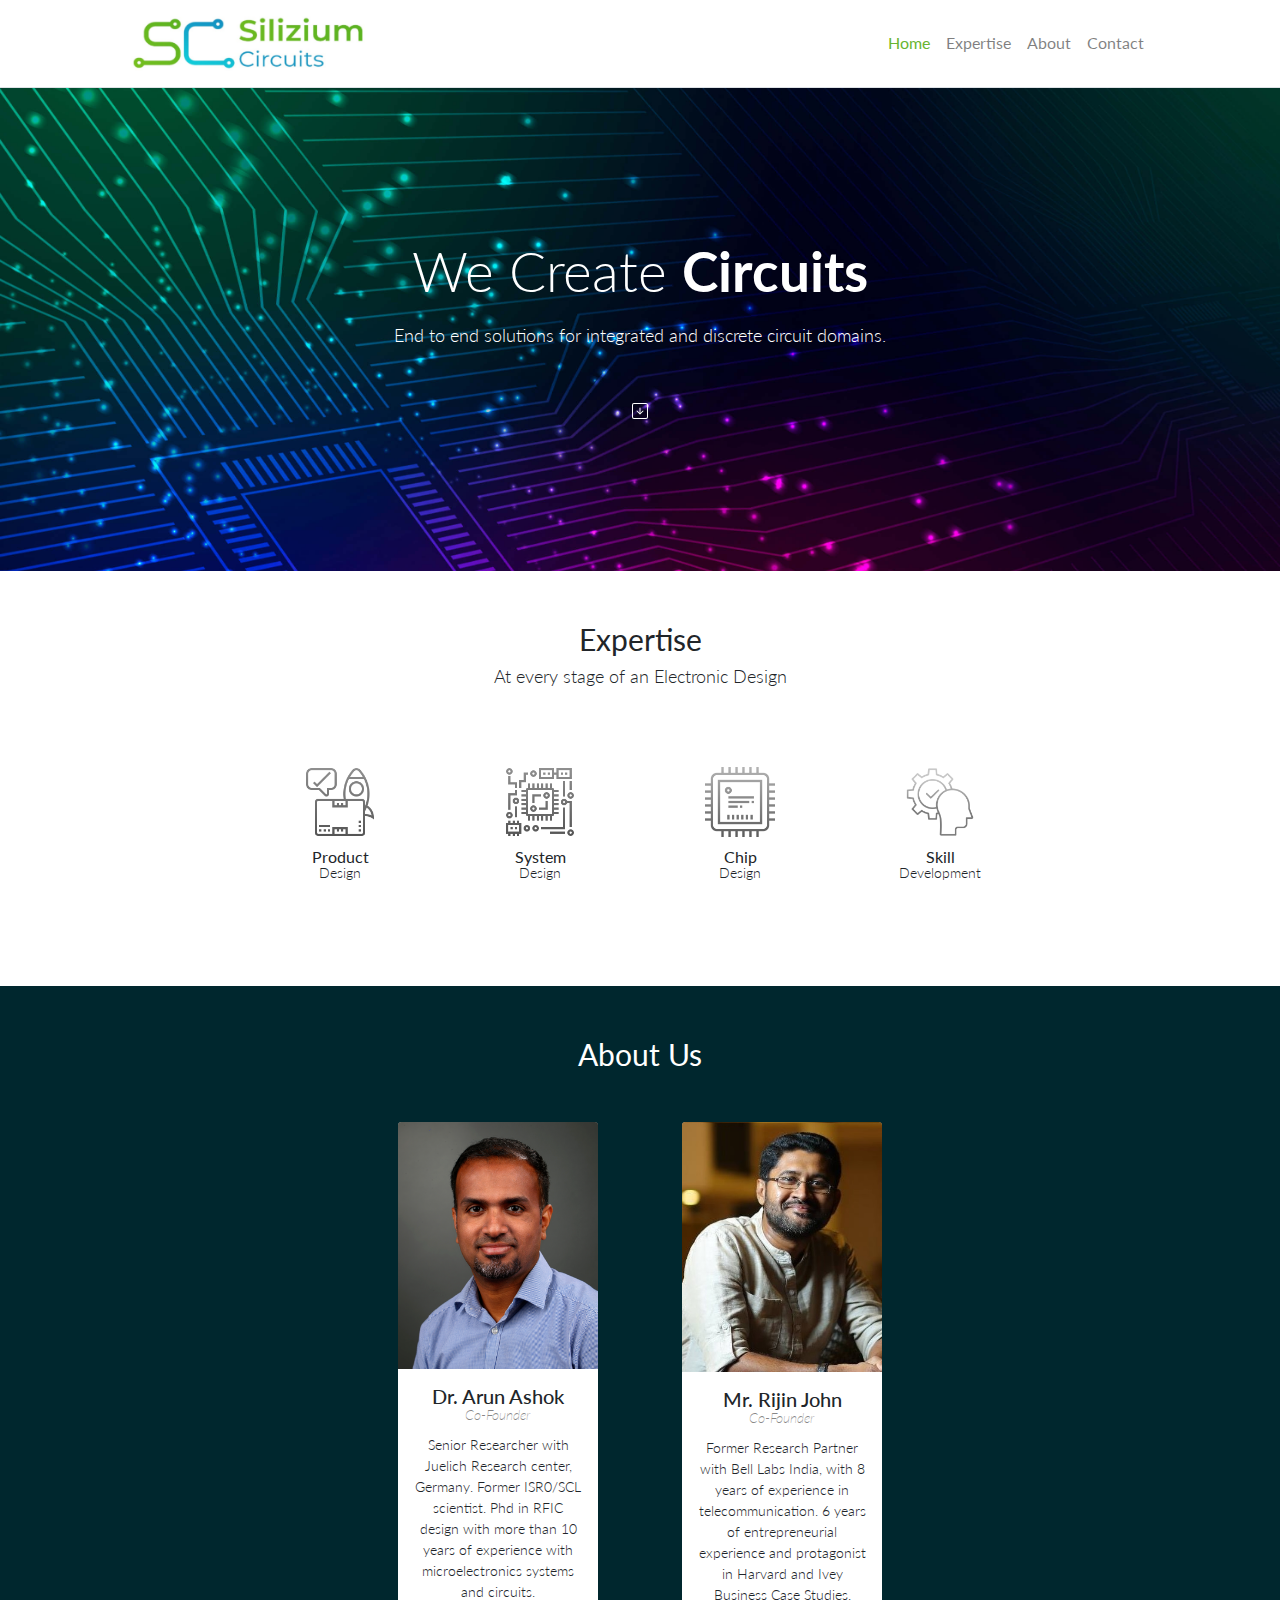
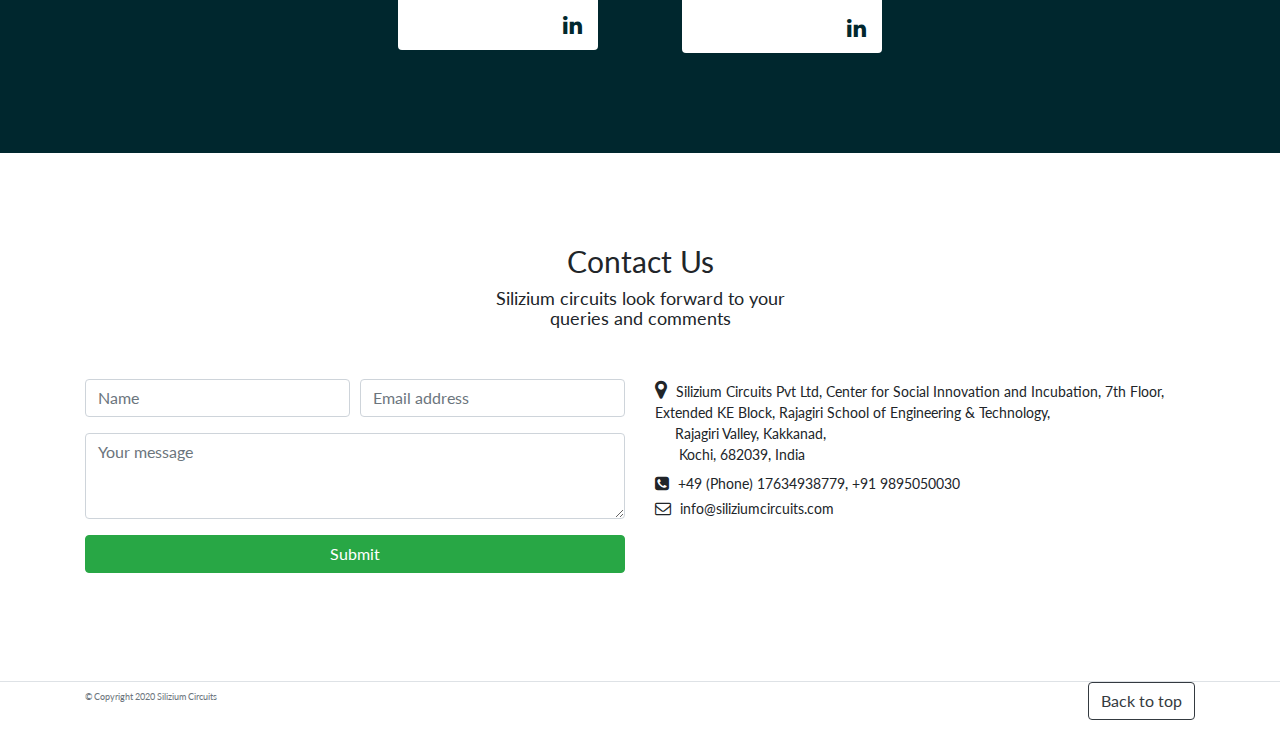
==== index.html @ db8e53f0 "Update index.html" ====
<!DOCTYPE html>
<html lang="en">
  <head>
    <!-- Required meta tags -->
    <meta charset="utf-8" />
    <meta name="viewport" content="width=device-width, initial-scale=1.0" />
    <!-- meta info -->
    <meta name="description" content="Silizium Circuits" />
    <meta name="keywords" content="electronics,circuts,Silizium," />
    <link rel="shortcut icon" href="images/favicon.ico" />
    <!-- Adding lato google font -->
    <link href="https://fonts.googleapis.com/css2?family=Lato:ital,wght@0,100;0,300;0,400;0,700;0,900;1,100;1,300;1,400;1,700;1,900&display=swap" rel="stylesheet">

    <!-- Bootstrap CSS -->
    <link
      rel="stylesheet"
      href="https://stackpath.bootstrapcdn.com/bootstrap/4.5.2/css/bootstrap.min.css"
      integrity="sha384-JcKb8q3iqJ61gNV9KGb8thSsNjpSL0n8PARn9HuZOnIxN0hoP+VmmDGMN5t9UJ0Z"
      crossorigin="anonymous"
    />

    <link
      rel="stylesheet"
      href="https://cdnjs.cloudflare.com/ajax/libs/font-awesome/4.7.0/css/font-awesome.min.css"

    />

    <link rel="stylesheet" href="css/index.css" />

    <title>Silizium Circuits</title>
  </head>
  <body>
    <!-- navigation bar -->
    <nav class="navbar navbar-light sticky-top px-0 px-md-4 border-bottom">
      <a class="navbar-brand py-3" href="#">
        <img src="images/logo_2.png" width="100" alt="" loading="lazy" />
      </a>
      <ul class="navbar-nav">
        <li class="nav-item mx-2">
          <a class="nav-link active" data-scroll-to-href="#home">Home</a>
        </li>
        <li class="nav-item mx-2">
          <a class="nav-link" data-scroll-to-href="#expertise">Expertise</a>
        </li>
        <li class="nav-item mx-2">
          <a class="nav-link" data-scroll-to-href="#about">About</a>
        </li>
        <li class="nav-item mx-2">
          <a class="nav-link" data-scroll-to-href="#contact">Contact</a>
        </li>
      </ul>
    </nav>

    <!-- page content: Home -->
    <div class="home" id="home">
      <h2 class="home-title">
        We create
        <span>Circuits</span>
      </h2>
      <p class="home-descr">
        End to end solutions for integrated and discrete circuit domains.
      </p>
      <a class="home-down-link" href="#expertise">
        <svg
          width="1em"
          height="1em"
          viewBox="0 0 16 16"
          class="bi bi-arrow-down-square"
          fill="#FFF"
          xmlns="http://www.w3.org/2000/svg"
        >
          <path
            fill-rule="evenodd"
            d="M14 1H2a1 1 0 0 0-1 1v12a1 1 0 0 0 1 1h12a1 1 0 0 0 1-1V2a1 1 0 0 0-1-1zM2 0a2 2 0 0 0-2 2v12a2 2 0 0 0 2 2h12a2 2 0 0 0 2-2V2a2 2 0 0 0-2-2H2z"
          />
          <path
            fill-rule="evenodd"
            d="M4.646 7.646a.5.5 0 0 1 .708 0L8 10.293l2.646-2.647a.5.5 0 0 1 .708.708l-3 3a.5.5 0 0 1-.708 0l-3-3a.5.5 0 0 1 0-.708z"
          />
          <path
            fill-rule="evenodd"
            d="M8 4.5a.5.5 0 0 1 .5.5v5a.5.5 0 0 1-1 0V5a.5.5 0 0 1 .5-.5z"
          />
        </svg>
      </a>
    </div>
    <!-- page content: Expertise -->
    <div class="container expertise" id="expertise">
      <h2 class="expertise-title">
        Expertise
      </h2>
      <p class="expertise-descr">
        At every stage of an Electronic Design
      </p>
      <div class="row exps">
        <div class="col-6 col-sm-3 text-center">
          <a data-toggle-exps-href="#launch" class="exp-toggler">
            <img class="exp-icon" src="images/exp/launch.png" alt="" />
            <h6 class="exp-title">Product</h6>
            <p class="exp-sub-title">Design</p>
          </a>
        </div>
        <div class="col-6 col-sm-3 text-center">
          <a data-toggle-exps-href="#sysdes" class="exp-toggler">
            <img class="exp-icon" src="images/exp/sysdes.png" alt="" />
            <h6 class="exp-title">System</h6>
            <p class="exp-sub-title">Design</p>
          </a>
        </div>

        <div class="col-6 col-sm-3 text-center">
          <a data-toggle-exps-href="#ic" class="exp-toggler">
            <img class="exp-icon" src="images/exp/ic.png" alt="" />
            <h6 class="exp-title">Chip</h6>
            <p class="exp-sub-title">Design</p>
          </a>
        </div>
        <div class="col-6 col-sm-3 text-center">
          <a data-toggle-exps-href="#learning" class="exp-toggler">
            <img class="exp-icon" src="images/exp/skill.png" alt="" />
            <h6 class="exp-title">Skill</h6>
            <p class="exp-sub-title">Development</p>
          </a>
        </div>
      </div>
      <div class="row exp-desc-container">
        <div class="collapse multi-collapse exp-desc" id="launch">
          <blockquote class="blockquote">
            End-to-End product development from requirements to specification, technlogy selection, architecture to circuit design to packaged
            finished chip or module.
          </blockquote>
        </div>
        <div class="collapse multi-collapse exp-desc" id="sysdes">
          <blockquote class="blockquote">
            From the customer specifications to complete RF, Analog and mixed
            signal system designs.
          </blockquote>
        </div>
        <div class="collapse multi-collapse exp-desc" id="ic">
          <blockquote class="blockquote">
            Custom ASIC design for wireless, wireline and interface domains in
            the form of IP or packaged product.
          </blockquote>
        </div>
        <div class="collapse multi-collapse exp-desc" id="learning">
          <blockquote class="blockquote">
            Hands on training on industry relevant topics in microelectronics
            for students and graduates.
          </blockquote>
        </div>
      </div>
    </div>
    <!-- page content: About us -->
    <div class="aboutus" id="about">
      <h2 class="aboutus-title">
        About us
      </h2>
      <div class="row-custom">
        <div class="card">
          <img src="images/team/ashok_a.png" class="card-img-top" />
          <div class="card-body">
            <h5 class="card-title">Dr. Arun Ashok</h5>
            <p class="card-title">Co-Founder</p>
            <p class="card-text">
              Senior Researcher with Juelich Research center, Germany. Former
              ISR0/SCL scientist. Phd in RFIC design with more than 10 years of
              experience with microelectronics systems and circuits.
            </p>
          </div>
          <div class="card-body text-right">
            <!--
            <a href="#" class="card-link">
              <i class="fa fa-twitter"></i>
            </a>
          -->
            <a href="#" class="card-link">
              <i class="fa fa-linkedin"></i>
            </a>
          </div>
        </div>
        <div class="card">
          <img src="images/team/rijin.jfif" class="card-img-top" />
          <div class="card-body">
            <h5 class="card-title">Mr. Rijin John</h5>
            <p class="card-title">Co-Founder</p>
            <p class="card-text">
              Former Research Partner with Bell Labs India, with 8 years of
              experience in telecommunication. 6 years of entrepreneurial
              experience and protagonist in Harvard and Ivey Business Case
              Studies.
            </p>
          </div>
          <div class="card-body text-right">
            <!--
            <a href="#" class="card-link">
              <i class="fa fa-twitter"></i>
            </a>
          -->
            <a href="#" class="card-link">
              <i class="fa fa-linkedin"></i>
            </a>
          </div>
        </div>
      </div>
    </div>
    <!-- page content: Contact us -->
    <div class="container contact" id="contact">
      <h2 class="contact-title">
        Contact Us
      </h2>
      <p class="contact-descr">
        Silizium circuits look forward to your queries and comments
      </p>
      <div class="row">
        <div class="col-12 col-sm-6 mb-5">
          <form
            class="needs-validation"
            novalidate
            action="https://docs.google.com/forms/d/e/1FAIpQLSdcEwni-akhNJm8McyYq5YK-AwK_fvBFHqRKZ_DxQVXfDReIg/formResponse"
            method="POST"
          >
            <div class="form-group">
              <div class="form-row">
                <div class="col">
                  <input
                    type="text"
                    class="form-control"
                    placeholder="Name"
                    required
                    name="entry.2005620554"
                  />
                </div>
                <div class="col">
                  <input
                    type="email"
                    class="form-control"
                    placeholder="Email address"
                    name="entry.1045781291"
                    required
                  />
                </div>
              </div>
            </div>

            <div class="form-group">
              <textarea
                class="form-control"
                id="message"
                placeholder="Your message"
                rows="3"
                required
                name="entry.839337160"
              ></textarea>
            </div>
            <button type="submit" class="btn btn-success btn-block">
              Submit
            </button>
          </form>
        </div>
        <div class="col-12 col-sm-6">
          <blockquote class="blockquote contact-details">
            <p class="mb-0">
              <i
                class="fa fa-map-marker"
                aria-hidden="true"
                style="font-size: 21px;"
              ></i>
              Silizium Circuits Pvt Ltd, Center for Social Innovation and Incubation, 7th Floor, 
              Extended KE Block, Rajagiri School of Engineering & Technology,
            </p>
            <p class="mb-0 ml-3">
              &nbsp;Rajagiri Valley, Kakkanad,
            </p>
            <p class="mb-2 ml-3">
              &nbsp; Kochi, 682039, India
            </p>
            <p class="mb-1">
              <i class="fa fa-phone-square" aria-hidden="true"></i>
              +49 (Phone) 17634938779, +91 9895050030
            </p>
            <!--
           <p class="mb-1">
              <i class="fa fa-print" aria-hidden="true"></i>
              +91 (FAX) xxxxxx
            </p>
          -->
            <p class="mb-1">
              <i class="fa fa-envelope-o" aria-hidden="true"></i>
              info@siliziumcircuits.com
            </p>
          </blockquote>
        </div>
      </div>
    </div>
    <!-- page content: footer -->
    <footer class="text-muted border-top">
      <div class="container">
        <p class="float-right">
          <a href="#" class="btn btn-outline-dark">Back to top</a>
        </p>
        <p class="copy-text">
          © Copyright 2020 Silizium Circuits
        </p>
      </div>
    </footer>
    <!-- Optional JavaScript -->
    <!-- jQuery first, then Popper.js, then Bootstrap JS -->
    <script
      src="https://cdnjs.cloudflare.com/ajax/libs/jquery/3.5.1/jquery.min.js"
      integrity="sha512-bLT0Qm9VnAYZDflyKcBaQ2gg0hSYNQrJ8RilYldYQ1FxQYoCLtUjuuRuZo+fjqhx/qtq/1itJ0C2ejDxltZVFg=="
      crossorigin="anonymous"
    ></script>
    <script
      src="https://cdn.jsdelivr.net/npm/popper.js@1.16.1/dist/umd/popper.min.js"
      integrity="sha384-9/reFTGAW83EW2RDu2S0VKaIzap3H66lZH81PoYlFhbGU+6BZp6G7niu735Sk7lN"
      crossorigin="anonymous"
    ></script>
    <script
      src="https://stackpath.bootstrapcdn.com/bootstrap/4.5.2/js/bootstrap.min.js"
      integrity="sha384-B4gt1jrGC7Jh4AgTPSdUtOBvfO8shuf57BaghqFfPlYxofvL8/KUEfYiJOMMV+rV"
      crossorigin="anonymous"
    ></script>
    <script src="js/index.js" charset="utf-8"></script>
  </body>
</html>
---- css/index.css ----
body {
  font-family: 'Lato', sans-serif;
}


.navbar {
  background: #fff;
}
a.navbar-brand {
  width: 100%;
  text-align: center;
  margin-right: 0px;
}
a.navbar-brand img {
  width: 240px;
}

.navbar-nav {
  width: 100%;
  display: flex;
  flex-direction: row;
  justify-content: center;
}
.navbar-nav .nav-item {
}
.navbar-nav .nav-item .nav-link {
  cursor: pointer;
}
.navbar-nav .nav-item .nav-link.active {
  color: #68b530;
}

/* not mobile */
@media screen and (min-width: 768px) {
  a.navbar-brand,
  .navbar-nav {
    width: auto;
  }
  .navbar {
    padding: 0 10% !important;
  }
}

/* home section */
.home {
  background: url("../images/1_1.jpg");
  background-size: cover;

}
.home .home-title {
  color: #fff;
  text-align: center;
  padding: 50px 0 10px 0;
  margin-bottom: 35px;
  font-size: 55px;
  text-transform: capitalize;
  font-weight: 300;
  max-width: 500px;
  margin: 0 auto 10px auto;
}
.home .home-title span {
  font-weight: bold;
  }
.home .home-descr {
  max-width: 580px;
  font-size: 18px;
  font-weight: 300;
  line-height: 1.3;
  color: #fff;
  text-align: center;
  margin: 0 auto;
  padding-bottom: 50px;
}
.home .home-down-link {
  display: block;
  text-align: center;
  padding-bottom: 50px;
  cursor: pointer;
}

@media screen and (min-width: 768px) {
  .home {
    padding: 100px 0;
  }
}

/* expertise section */
.expertise {
}
.expertise .expertise-title {
  text-align: center;
  padding: 50px 0 10px 0;
  margin-bottom: 35px;
  font-size: 30px;
  text-transform: capitalize;
  font-weight: 100;
  max-width: 431px;
  margin: 0 auto;
  font-weight: 400;
}
.expertise .expertise-descr {
  max-width: 580px;
  font-size: 18px;
  line-height: 1.1;
  text-align: center;
  margin: 0 auto;
  padding-bottom: 50px;
  max-width: 320px;
  font-weight: 300;
}

.expertise .exps {
  max-width: 800px;
  margin: 30px auto 30px auto;
}
.expertise .exps .text-center a {
  text-decoration: none;
  color: inherit;
}

.expertise .exp-icon {
  cursor: pointer;
  width: 70px;
  -webkit-filter: grayscale(100%);
  filter: grayscale(100%);
}
.expertise .exps .text-center a:hover .exp-icon {
  -webkit-filter: grayscale(0%);
  filter: grayscale(0%);
}

.expertise .exps .text-center a.active .exp-icon {
  -webkit-filter: grayscale(0%);
  filter: grayscale(0%);
}

.expertise .exp-title {
  margin-top: 10px;
  margin-bottom: 0px;
  font-weight: 400;
}

.expertise .exps .text-center a.active .exp-title,
.expertise .exps .text-center a.active .exp-sub-title {
  color: #62004d;
}
.expertise .exps .text-center a:hover .exp-title,
.expertise .exps .text-center a:hover .exp-sub-title {
  color: #62004d;
}
.expertise .exp-sub-title {
  font-weight: 300;
  font-size: 14px;
  line-height: 1;
}
.expertise .exp-desc-container {
  margin-bottom: 60px;
}
.expertise .exp-desc-container .exp-desc {
  max-width: 740px;
  margin: 0 auto;
  text-align: center;
}
.expertise .exp-desc-container .exp-desc .blockquote {
  font-weight: 300;
}
/* About us */
.aboutus {
  background-color: #00272e;
}

.aboutus .aboutus-title {
  text-align: center;
  padding: 50px 0 10px 0;
  margin-bottom: 35px;
  font-size: 30px;
  text-transform: capitalize;
  font-weight: 100;
  max-width: 431px;
  margin: 0 auto 40px auto;
  color: #fff;
  font-weight: 400;
}

.aboutus .row-custom {
  text-align: center;
}
.aboutus .row-custom .card {
  width: 200px;
  display: inline-block;
  margin: 0 40px 100px 40px;
  vertical-align: top;
  border: 0;
  border-radius: 4px;
}
@media screen and (min-width: 600px) {
  .aboutus .row-custom .card {
    /* width: 300px; */
  }
}

.aboutus .row-custom .card img {
  /* width: 64%;
  margin-top: 9%; */
}
.aboutus .row-custom .card .card-body {
  padding: 1px 8%;
}
.aboutus .row-custom .card .card-body h5.card-title {
  margin-bottom: 0px;
  margin-top: 14px;
}
.aboutus .row-custom .card .card-body p.card-title {
  line-height: 1;
  color: #888787;
  font-style: italic;
  font-weight: 200;
  font-size: 14px;
}
.aboutus .row-custom .card .card-body p.card-text {
  text-align: center;
  font-weight: 300;
  font-size: 14px;
}
.aboutus .row-custom .card .card-body a.card-link {
  margin-left: 8px;
}
.aboutus .row-custom .card .card-body a.card-link i {
  font-size: 22px;
  color: #01282e;
  padding-bottom: 8%;
  padding-top: 10px;
}
.aboutus .row-custom .card .card-body a.card-link i:hover {
  color: #ff02f0;
}

/* contact us */
.contact {
  margin: 0px auto 60px auto;
}
.contact .contact-title {
  text-align: center;
  padding: 90px 0 10px 0;
  margin-bottom: 35px;
  font-size: 30px;
  text-transform: capitalize;
  font-weight: 100;
  max-width: 431px;
  margin: 0 auto;
  font-weight: 400;
}
.contact .contact-descr {
  max-width: 580px;
  font-size: 18px;
  line-height: 1.1;
  text-align: center;
  margin: 0 auto;
  padding-bottom: 50px;
  max-width: 320px;
}

.contact .contact-details p i.fa {
  margin-right: 5px;
  font-size: 16px;
}
.contact .contact-details p {
  font-size: 14px;
}

/* footer */
footer {
  padding: 0 0;
}
footer .copy-text {
  padding-top: 8px;
  font-size: 9px;
}
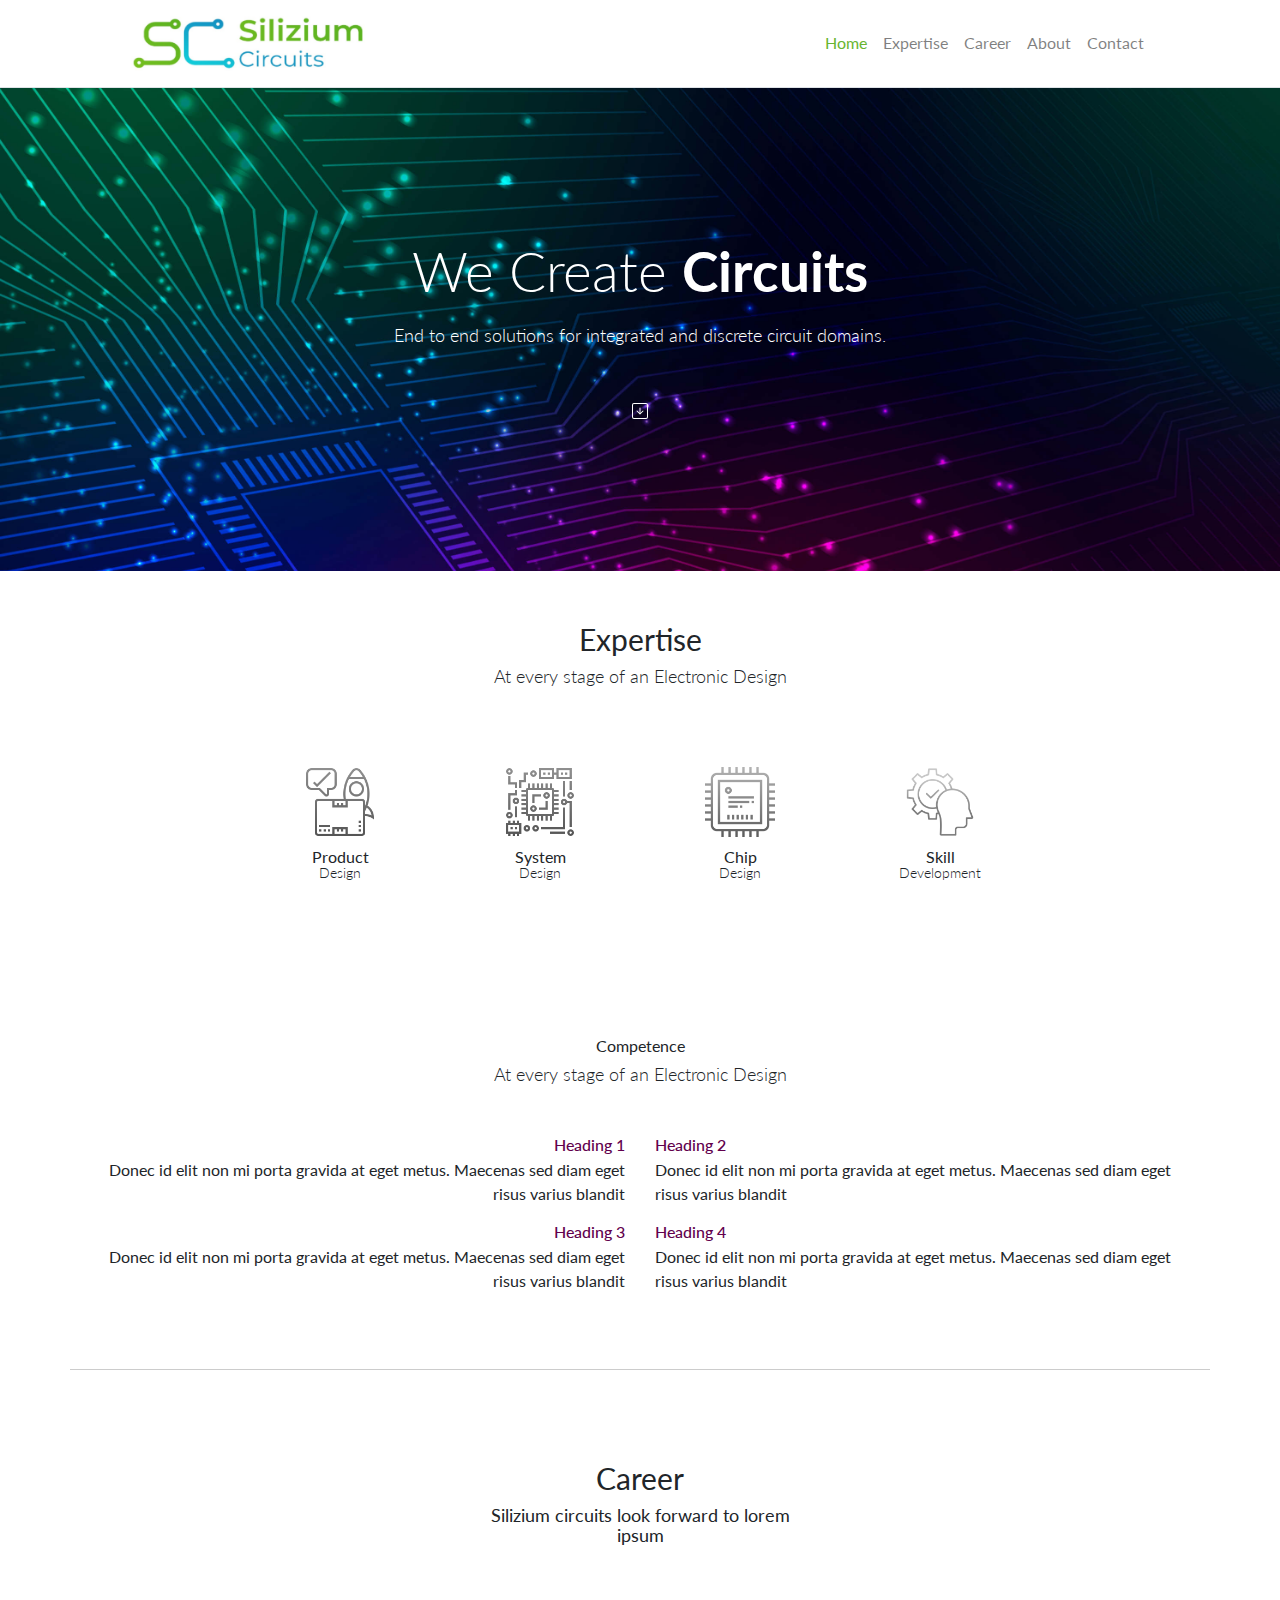
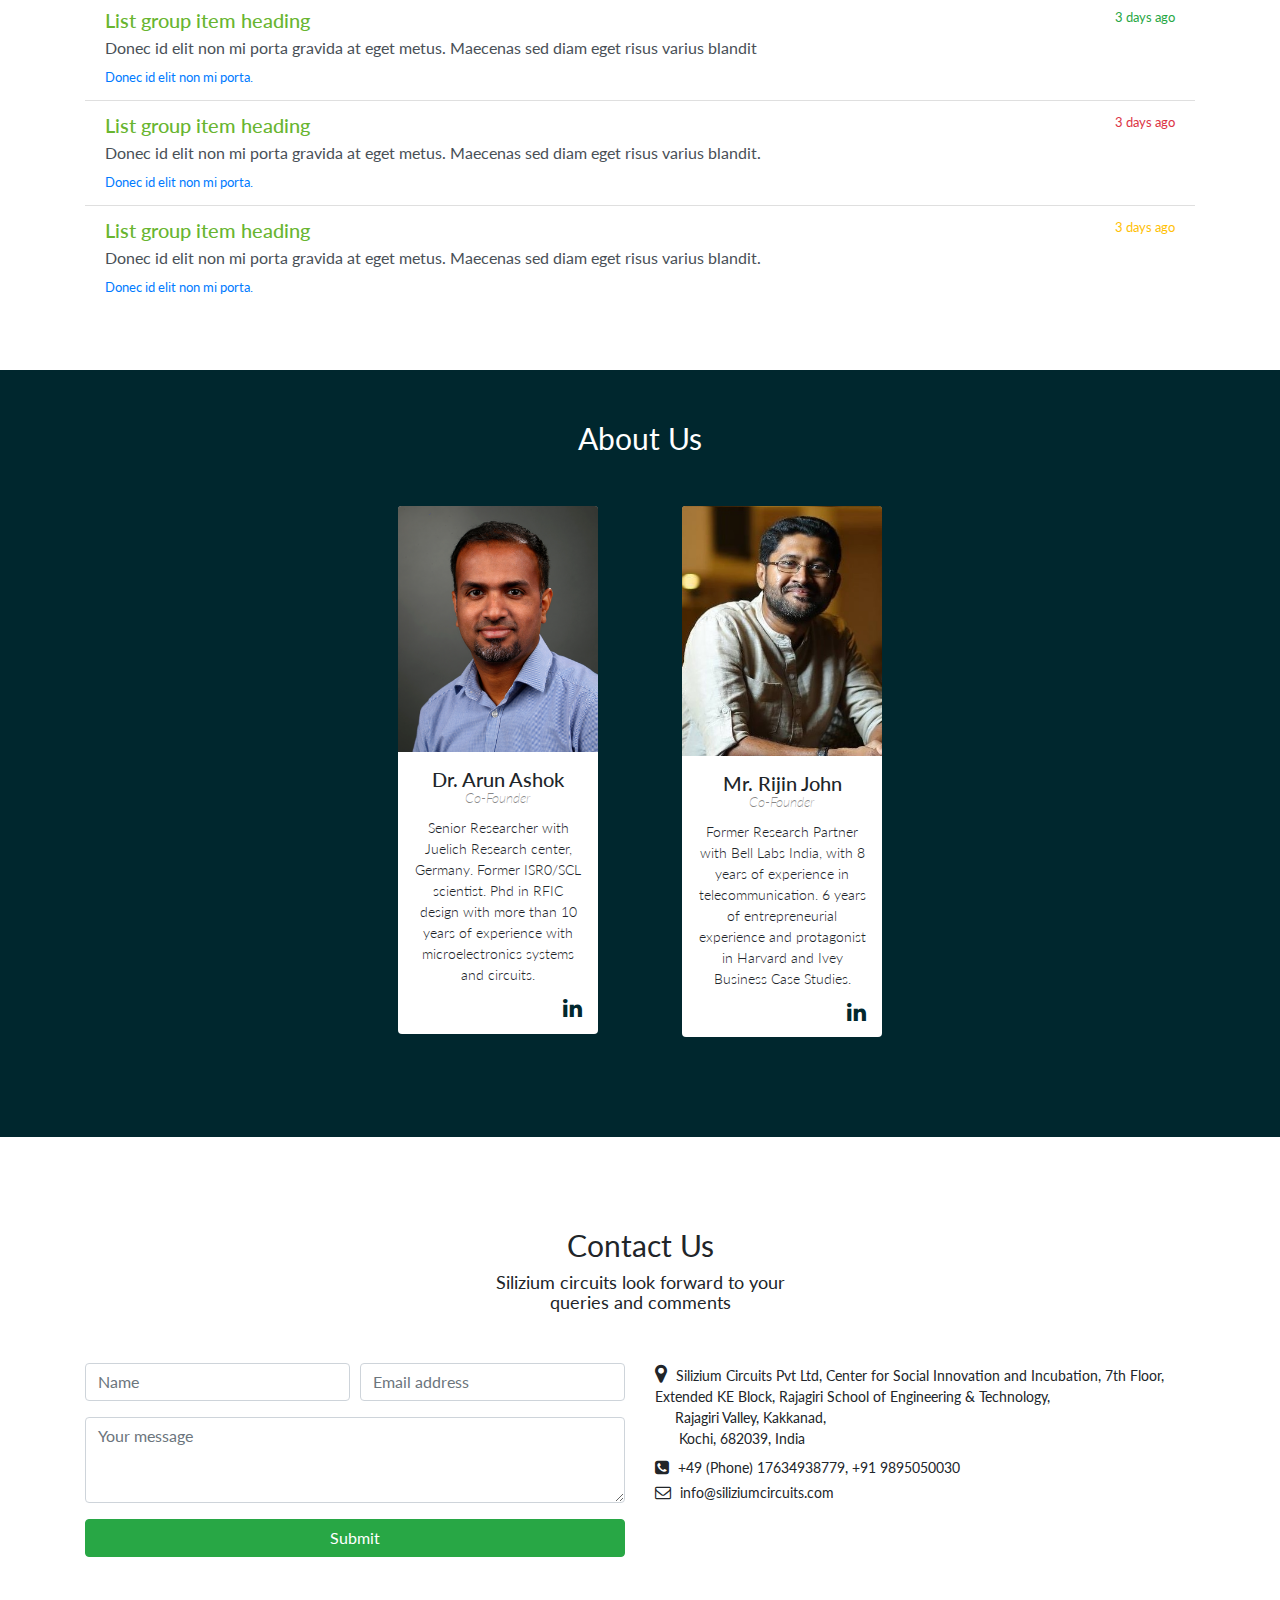
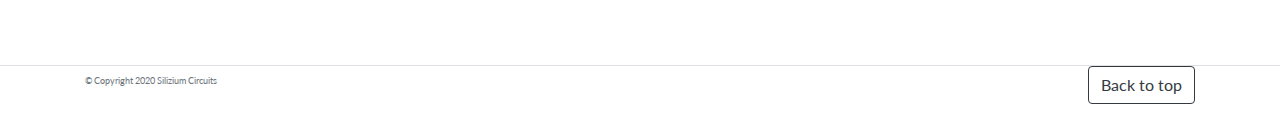
==== commit aa63cf33: "Career and competence" ====
--- a/index.html
+++ b/index.html
@@ -41,6 +41,9 @@
         </li>
         <li class="nav-item mx-2">
           <a class="nav-link" data-scroll-to-href="#expertise">Expertise</a>
+        </li>
+        <li class="nav-item mx-2">
+          <a class="nav-link" data-scroll-to-href="#career">Career</a>
         </li>
         <li class="nav-item mx-2">
           <a class="nav-link" data-scroll-to-href="#about">About</a>
@@ -149,6 +152,76 @@
           </blockquote>
         </div>
       </div>
+      <!-- competence section -->
+      <h4 class="expertise-title">
+        Competence
+      </h4>
+      <p class="expertise-descr">
+        At every stage of an Electronic Design
+      </p>
+      <div class="row">
+        <div class="col-12 col-sm-6 text-right">
+          <h6 class="mb-1 color-pinky">Heading 1</h6>
+          <p>
+            Donec id elit non mi porta gravida at eget metus. Maecenas sed diam eget risus varius blandit
+          </p>
+        </div>
+        <div class="col-12 col-sm-6 text-left">
+          <h6 class="mb-1 color-pinky">Heading 2</h6>
+          <p>
+            Donec id elit non mi porta gravida at eget metus. Maecenas sed diam eget risus varius blandit
+          </p>
+        </div>
+        <div class="col-12 col-sm-6 text-right">
+          <h6 class="mb-1 color-pinky">Heading 3</h6>
+          <p>
+            Donec id elit non mi porta gravida at eget metus. Maecenas sed diam eget risus varius blandit
+          </p>
+        </div>
+        <div class="col-12 col-sm-6 text-left">
+          <h6 class="mb-1 color-pinky">Heading 4</h6>
+          <p>
+            Donec id elit non mi porta gravida at eget metus. Maecenas sed diam eget risus varius blandit
+          </p>
+        </div>
+      </div>
+    </div>
+    <!-- page content: career -->
+    <div class="container container-section career" id="career">
+      <h2 class="title">
+        Career
+      </h2>
+      <p class="descr">
+        Silizium circuits look forward to lorem ipsum
+      </p>
+      <div class="list-group career-list">
+        <div class="list-group-item list-group-item-action flex-column align-items-start">
+          <div class="d-flex w-100 justify-content-between">
+            <h5 class="mb-1">List group item heading</h5>
+            <small class="text-success">3 days ago</small>
+          </div>
+          <p class="mb-1">
+            Donec id elit non mi porta gravida at eget metus. Maecenas sed diam eget risus varius blandit
+          </p>
+          <a><small class="text-primary">Donec id elit non mi porta.</small></a>
+        </div>
+        <div class="list-group-item list-group-item-action flex-column align-items-start">
+          <div class="d-flex w-100 justify-content-between">
+            <h5 class="mb-1">List group item heading</h5>
+            <small class="text-danger">3 days ago</small>
+          </div>
+          <p class="mb-1">Donec id elit non mi porta gravida at eget metus. Maecenas sed diam eget risus varius blandit.</p>
+          <a><small class="text-primary">Donec id elit non mi porta.</small></a>
+        </div>
+        <div class="list-group-item list-group-item-action flex-column align-items-start">
+          <div class="d-flex w-100 justify-content-between">
+            <h5 class="mb-1">List group item heading</h5>
+            <small class="text-warning">3 days ago</small>
+          </div>
+          <p class="mb-1">Donec id elit non mi porta gravida at eget metus. Maecenas sed diam eget risus varius blandit.</p>
+          <a><small class="text-primary">Donec id elit non mi porta.</small></a>
+        </div>
+      </div>
     </div>
     <!-- page content: About us -->
     <div class="aboutus" id="about">
@@ -203,6 +276,7 @@
         </div>
       </div>
     </div>
+
     <!-- page content: Contact us -->
     <div class="container contact" id="contact">
       <h2 class="contact-title">
@@ -265,7 +339,8 @@
                 aria-hidden="true"
                 style="font-size: 21px;"
               ></i>
-              Silizium Circuits Pvt Ltd, Center for Social Innovation and Incubation, 7th Floor, 
+              Silizium Circuits Pvt Ltd,
+              Center for Social Innovation and Incubation, 7th Floor,
               Extended KE Block, Rajagiri School of Engineering & Technology,
             </p>
             <p class="mb-0 ml-3">
--- a/css/index.css
+++ b/css/index.css
@@ -97,6 +97,9 @@
   max-width: 431px;
   margin: 0 auto;
   font-weight: 400;
+}
+.expertise h4.expertise-title {
+  font-size: inherit;
 }
 .expertise .expertise-descr {
   max-width: 580px;
@@ -276,3 +279,58 @@
   padding-top: 8px;
   font-size: 9px;
 }
+
+/* career */
+.career {
+  border-top: 1px solid #ccc;
+}
+.career .career-list{
+  cursor: default;
+}
+.career .career-list .list-group-item {
+  border-left: none;
+  border-right: none;
+  border-top: none;
+}
+.career .career-list .list-group-item:last-child {
+  border-bottom: none;
+}
+.career .career-list h5{
+  color: #68b530;
+}
+.career .career-list small{}
+.career .career-list p{}
+.career .career-list a{
+  cursor: pointer;
+}
+/* container-section */
+.container-section {
+  margin: 60px auto 60px auto;
+}
+.container-section .title {
+  text-align: center;
+  padding: 90px 0 10px 0;
+  margin-bottom: 35px;
+  font-size: 30px;
+  text-transform: capitalize;
+  font-weight: 100;
+  max-width: 431px;
+  margin: 0 auto;
+  font-weight: 400;
+}
+.container-section .descr {
+  max-width: 580px;
+  font-size: 18px;
+  line-height: 1.1;
+  text-align: center;
+  margin: 0 auto;
+  padding-bottom: 50px;
+  max-width: 320px;
+}
+
+
+/* common color code */
+.color-pinky {
+  color: #62004d;
+}
+
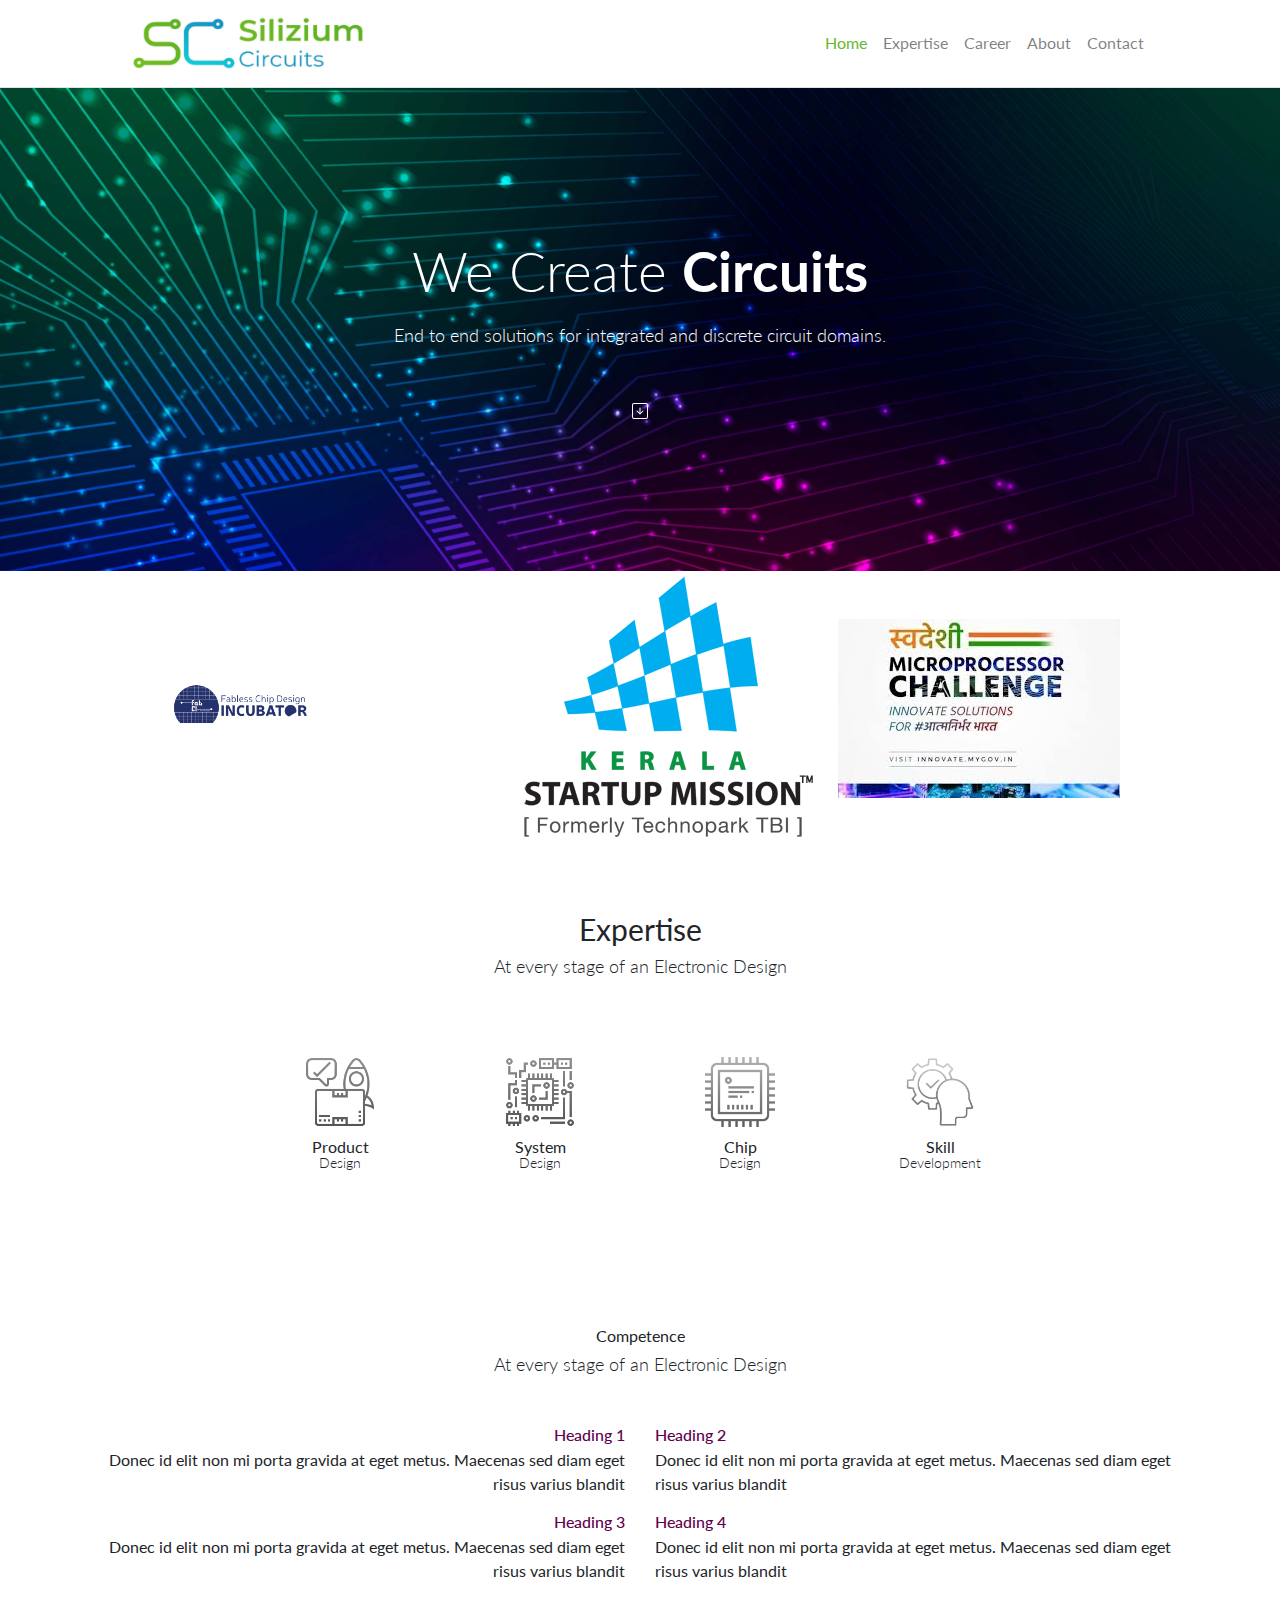
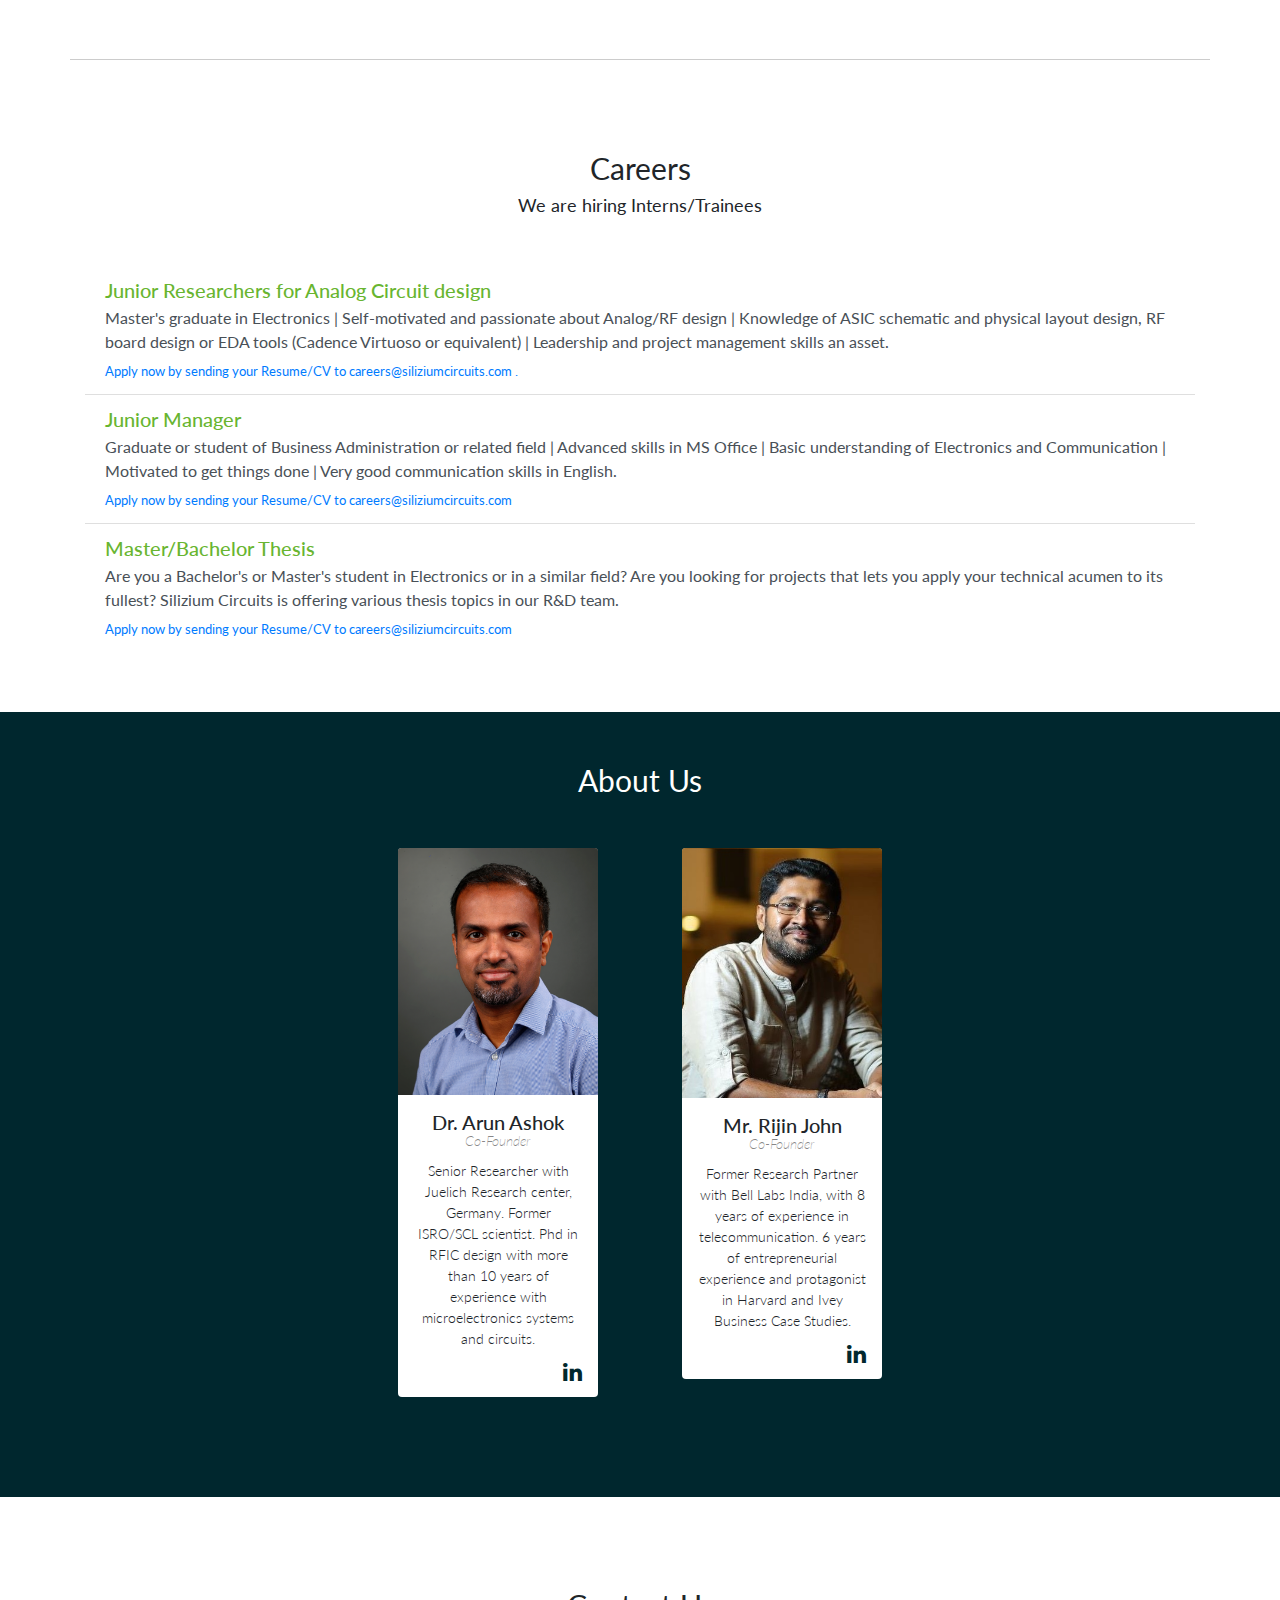
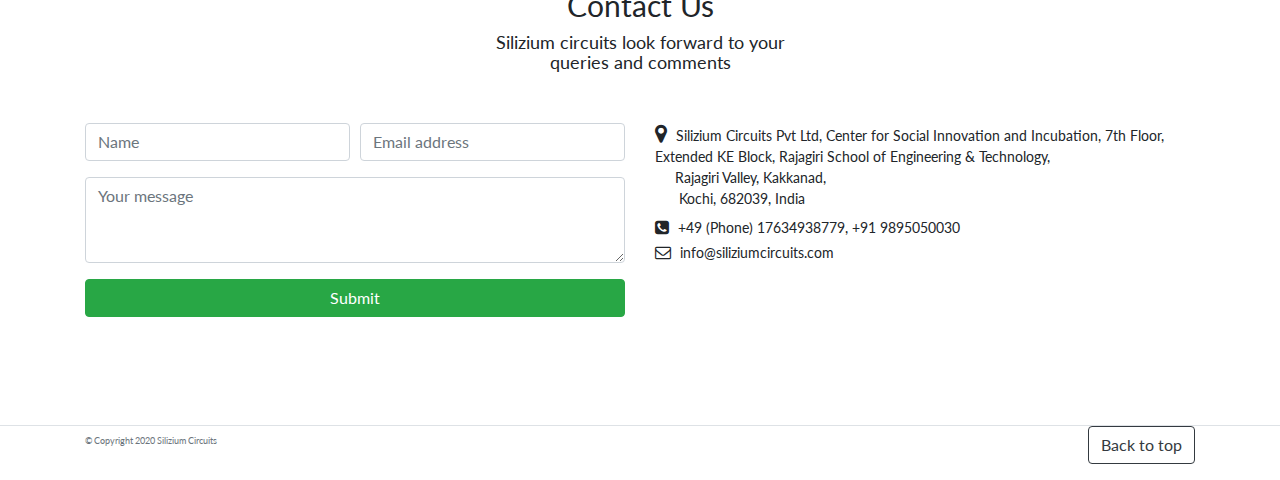
==== commit 2234c0c0: "added contents and logos for new updates" ====
--- a/index.html
+++ b/index.html
@@ -86,7 +86,20 @@
           />
         </svg>
       </a>
+
     </div>
+	<div class="update" id= "update">
+		<figure class="" >
+				<img src="images/update/Fabci.png" class="" alt="Image1" width="50%" height = "">
+		</figure> 
+		<figure class="">
+				<img src="images/update/ksum.png" class="" alt="Image2">
+		</figure>
+		<figure class="">
+				<img src="images/update/smp.jpg" class="" alt="Image3">
+		</figure>	
+	</div>
+	
     <!-- page content: Expertise -->
     <div class="container expertise" id="expertise">
       <h2 class="expertise-title">
@@ -189,37 +202,39 @@
     <!-- page content: career -->
     <div class="container container-section career" id="career">
       <h2 class="title">
-        Career
+        Careers
       </h2>
       <p class="descr">
-        Silizium circuits look forward to lorem ipsum
+        We are hiring Interns/Trainees
       </p>
       <div class="list-group career-list">
         <div class="list-group-item list-group-item-action flex-column align-items-start">
           <div class="d-flex w-100 justify-content-between">
-            <h5 class="mb-1">List group item heading</h5>
-            <small class="text-success">3 days ago</small>
+            <h5 class="mb-1">Junior Researchers for Analog Circuit design</h5>
+            <small class="text-success"></small>
           </div>
           <p class="mb-1">
-            Donec id elit non mi porta gravida at eget metus. Maecenas sed diam eget risus varius blandit
+            Master's graduate in Electronics | Self-motivated and passionate about Analog/RF design | Knowledge of ASIC schematic and physical layout design, RF board design or EDA tools (Cadence Virtuoso or equivalent) | Leadership and project management skills an asset.
+			
+
           </p>
-          <a><small class="text-primary">Donec id elit non mi porta.</small></a>
+          <a><small class="text-primary">Apply now by sending your Resume/CV to <a href="mailto:careers@siliziumcircuits.com"> careers@siliziumcircuits.com </a>.</small></a>
         </div>
         <div class="list-group-item list-group-item-action flex-column align-items-start">
           <div class="d-flex w-100 justify-content-between">
-            <h5 class="mb-1">List group item heading</h5>
-            <small class="text-danger">3 days ago</small>
-          </div>
-          <p class="mb-1">Donec id elit non mi porta gravida at eget metus. Maecenas sed diam eget risus varius blandit.</p>
-          <a><small class="text-primary">Donec id elit non mi porta.</small></a>
+            <h5 class="mb-1">Junior Manager</h5>
+            <small class="text-danger"></small>
+          </div>
+          <p class="mb-1">Graduate or student of Business Administration or related field | Advanced skills in MS Office | Basic understanding of Electronics and Communication | Motivated to get things done | Very good communication skills in English.</p>
+          <a><small class="text-primary">Apply now by sending your Resume/CV to <a href="mailto:careers@siliziumcircuits.com"> careers@siliziumcircuits.com </a></small></a>
         </div>
         <div class="list-group-item list-group-item-action flex-column align-items-start">
           <div class="d-flex w-100 justify-content-between">
-            <h5 class="mb-1">List group item heading</h5>
-            <small class="text-warning">3 days ago</small>
-          </div>
-          <p class="mb-1">Donec id elit non mi porta gravida at eget metus. Maecenas sed diam eget risus varius blandit.</p>
-          <a><small class="text-primary">Donec id elit non mi porta.</small></a>
+            <h5 class="mb-1">Master/Bachelor Thesis</h5>
+            <small class="text-warning"></small>
+          </div>
+          <p class="mb-1">Are you a Bachelor's or Master's student in Electronics or in a similar field? Are you looking for projects that lets you apply your technical acumen to its fullest? Silizium Circuits is offering various thesis topics in our R&D team.</p>
+          <a><small class="text-primary">Apply now by sending your Resume/CV to <a href="mailto:careers@siliziumcircuits.com"> careers@siliziumcircuits.com </a></small></a>
         </div>
       </div>
     </div>
@@ -236,7 +251,7 @@
             <p class="card-title">Co-Founder</p>
             <p class="card-text">
               Senior Researcher with Juelich Research center, Germany. Former
-              ISR0/SCL scientist. Phd in RFIC design with more than 10 years of
+              ISRO/SCL scientist. Phd in RFIC design with more than 10 years of
               experience with microelectronics systems and circuits.
             </p>
           </div>
@@ -246,7 +261,7 @@
               <i class="fa fa-twitter"></i>
             </a>
           -->
-            <a href="#" class="card-link">
+            <a href="https://www.linkedin.com/in/arun-ashok" class="card-link">
               <i class="fa fa-linkedin"></i>
             </a>
           </div>
@@ -269,7 +284,7 @@
               <i class="fa fa-twitter"></i>
             </a>
           -->
-            <a href="#" class="card-link">
+            <a href="https://www.linkedin.com/in/rijinjohn/" class="card-link">
               <i class="fa fa-linkedin"></i>
             </a>
           </div>
--- a/css/index.css
+++ b/css/index.css
@@ -328,6 +328,16 @@
   max-width: 320px;
 }
 
+.update {
+  display: flex; /* or inline-flex */
+  margin-left : 10rem;
+  margin-right : 10rem;
+  flex-wrap : nowrap;
+  justify-content: space-evenly ;
+  align-items: center;		
+}
+
+
 
 /* common color code */
 .color-pinky {
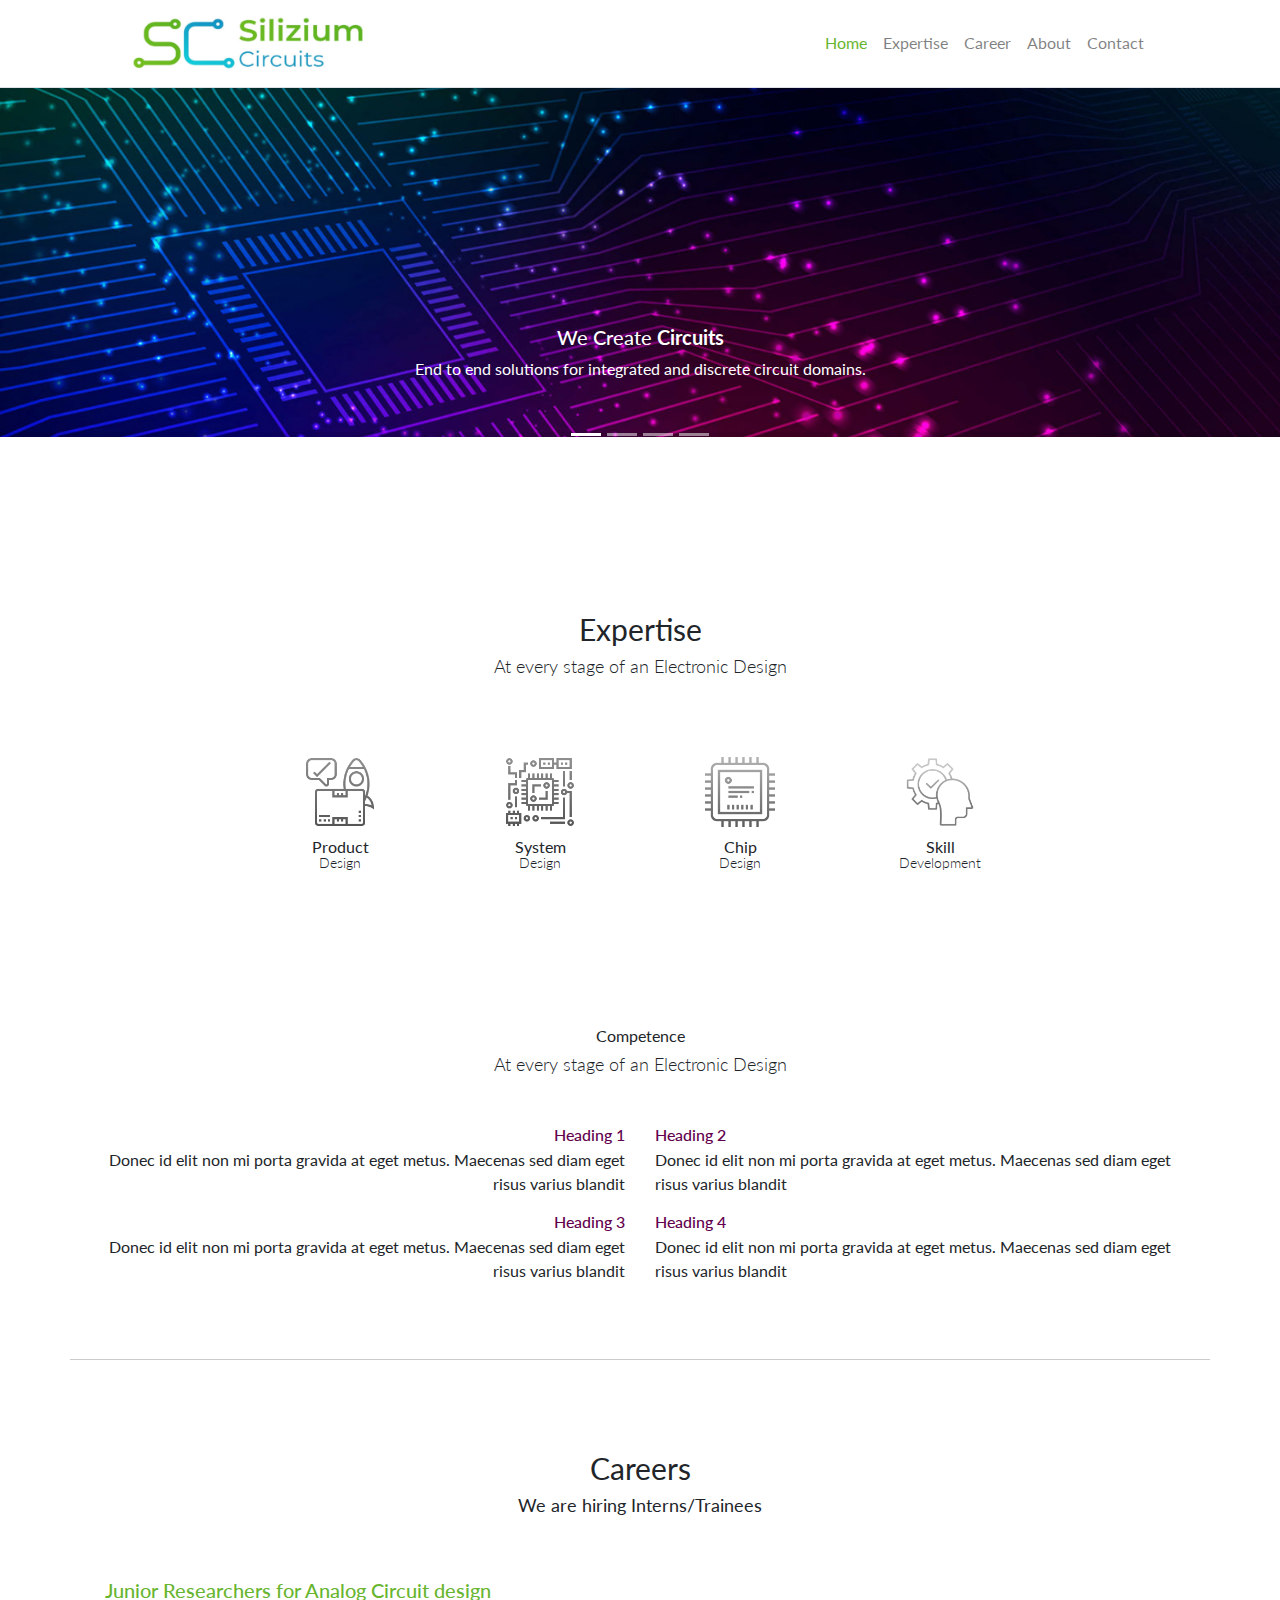
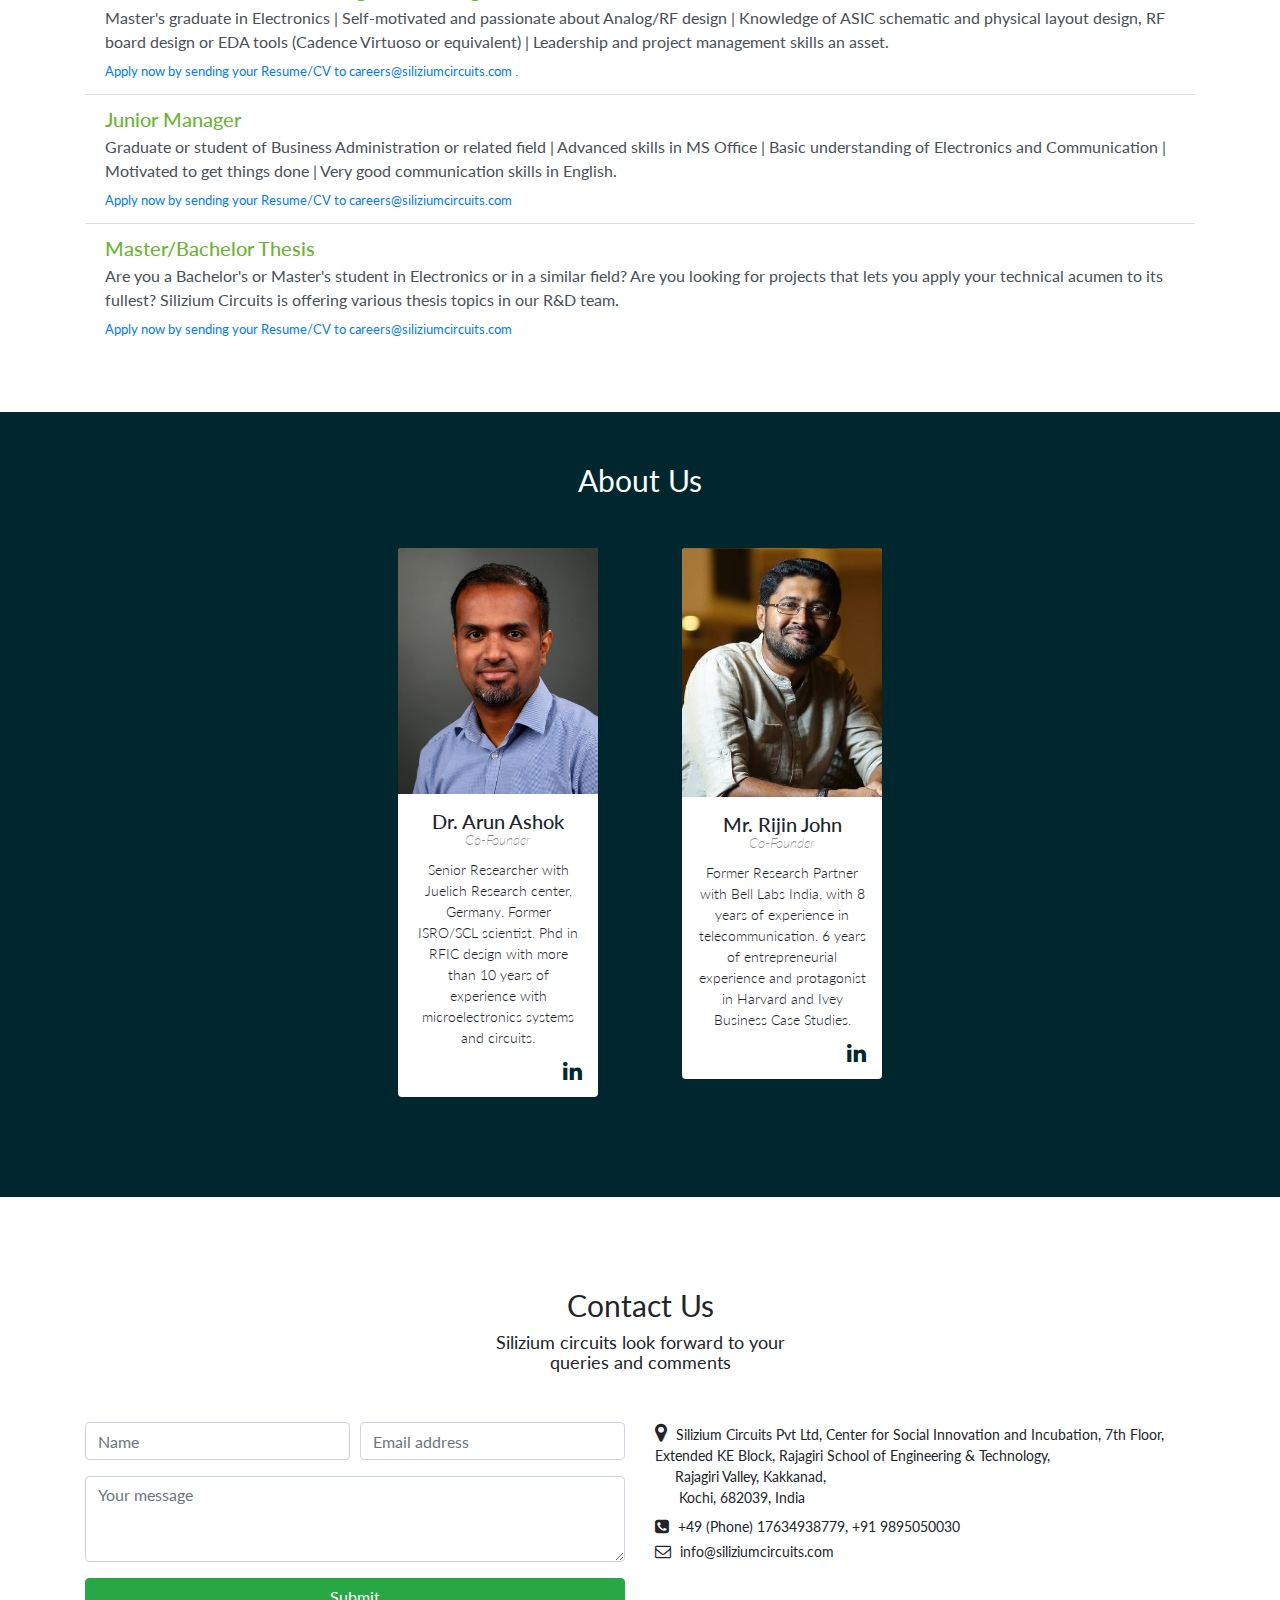
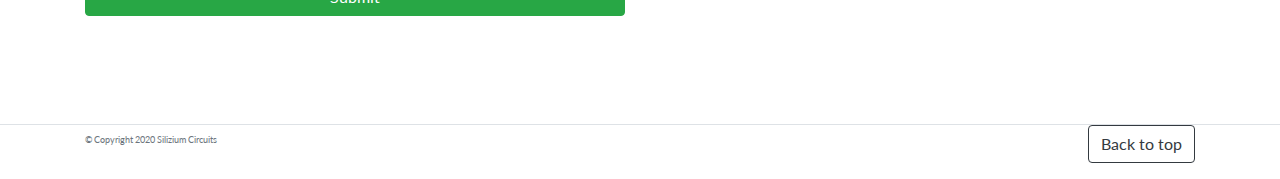
==== commit 61a217fc: "added contents and logos for new updates" ====
--- a/index.html
+++ b/index.html
@@ -24,6 +24,11 @@
       href="https://cdnjs.cloudflare.com/ajax/libs/font-awesome/4.7.0/css/font-awesome.min.css"
 
     />
+    <link
+      rel="stylesheet"
+      href="https://cdnjs.cloudflare.com/ajax/libs/animate.css/4.1.1/animate.min.css"
+      integrity="sha512-c42qTSw/wPZ3/5LBzD+Bw5f7bSF2oxou6wEb+I/lqeaKV5FDIfMvvRp772y4jcJLKuGUOpbJMdg/BTl50fJYAw=="
+      crossorigin="anonymous" />
 
     <link rel="stylesheet" href="css/index.css" />
 
@@ -55,51 +60,68 @@
     </nav>
 
     <!-- page content: Home -->
-    <div class="home" id="home">
-      <h2 class="home-title">
-        We create
-        <span>Circuits</span>
-      </h2>
-      <p class="home-descr">
-        End to end solutions for integrated and discrete circuit domains.
-      </p>
-      <a class="home-down-link" href="#expertise">
-        <svg
-          width="1em"
-          height="1em"
-          viewBox="0 0 16 16"
-          class="bi bi-arrow-down-square"
-          fill="#FFF"
-          xmlns="http://www.w3.org/2000/svg"
-        >
-          <path
-            fill-rule="evenodd"
-            d="M14 1H2a1 1 0 0 0-1 1v12a1 1 0 0 0 1 1h12a1 1 0 0 0 1-1V2a1 1 0 0 0-1-1zM2 0a2 2 0 0 0-2 2v12a2 2 0 0 0 2 2h12a2 2 0 0 0 2-2V2a2 2 0 0 0-2-2H2z"
-          />
-          <path
-            fill-rule="evenodd"
-            d="M4.646 7.646a.5.5 0 0 1 .708 0L8 10.293l2.646-2.647a.5.5 0 0 1 .708.708l-3 3a.5.5 0 0 1-.708 0l-3-3a.5.5 0 0 1 0-.708z"
-          />
-          <path
-            fill-rule="evenodd"
-            d="M8 4.5a.5.5 0 0 1 .5.5v5a.5.5 0 0 1-1 0V5a.5.5 0 0 1 .5-.5z"
-          />
-        </svg>
-      </a>
-
+    <div class="home carousel slide" data-ride="carousel" id="home">
+      <ol class="carousel-indicators">
+        <li data-target="#home" data-slide-to="0" class="active"></li>
+        <li data-target="#home" data-slide-to="1"></li>
+        <li data-target="#home" data-slide-to="2"></li>
+        <li data-target="#home" data-slide-to="3"></li>
+      </ol>
+      <div class="carousel-inner">
+        <div class="carousel-item active">
+          <img class="d-block w-100" src="./images/slider/main.jpeg" alt="First slide">
+          <div class="carousel-caption">
+            <h5 class="white">We Create <b>Circuits</b></h5>
+            <p class="white">End to end solutions for integrated and discrete circuit domains.</p>
+          </div>
+        </div>
+        <div class="carousel-item">
+          <img class="d-block w-100" src="./images/slider/fabci.jpeg" alt="Second slide">
+          <div class="carousel-caption">
+            <h5 class="black">We Create <b>Circuits</b></h5>
+            <p class="black">End to end solutions for integrated and discrete circuit domains.</p>
+          </div>
+        </div>
+        <div class="carousel-item">
+          <img class="d-block w-100" src="./images/slider/ksum.jpeg" alt="Third slide">
+          <div class="carousel-caption">
+            <h5 class="black">We Create <b>Circuits</b></h5>
+            <p class="black">End to end solutions for integrated and discrete circuit domains.</p>
+          </div>
+        </div>
+        <div class="carousel-item">
+          <img class="d-block w-100" src="./images/slider/smp.jpeg" alt="Third slide">
+          <div class="carousel-caption">
+            <h5 class="black">We Create <b>Circuits</b></h5>
+            <p  class="black">End to end solutions for integrated and discrete circuit domains.</p>
+          </div>
+        </div>
+      </div>
     </div>
-	<div class="update" id= "update">
-		<figure class="" >
-				<img src="images/update/Fabci.png" class="" alt="Image1" width="50%" height = "">
-		</figure> 
-		<figure class="">
-				<img src="images/update/ksum.png" class="" alt="Image2">
-		</figure>
-		<figure class="">
-				<img src="images/update/smp.jpg" class="" alt="Image3">
-		</figure>	
-	</div>
-	
+
+    <a class="home-down-link" href="#expertise">
+      <svg
+        width="1em"
+        height="1em"
+        viewBox="0 0 16 16"
+        class="bi bi-arrow-down-square"
+        fill="#FFF"
+        xmlns="http://www.w3.org/2000/svg"
+      >
+        <path
+          fill-rule="evenodd"
+          d="M14 1H2a1 1 0 0 0-1 1v12a1 1 0 0 0 1 1h12a1 1 0 0 0 1-1V2a1 1 0 0 0-1-1zM2 0a2 2 0 0 0-2 2v12a2 2 0 0 0 2 2h12a2 2 0 0 0 2-2V2a2 2 0 0 0-2-2H2z"
+        />
+        <path
+          fill-rule="evenodd"
+          d="M4.646 7.646a.5.5 0 0 1 .708 0L8 10.293l2.646-2.647a.5.5 0 0 1 .708.708l-3 3a.5.5 0 0 1-.708 0l-3-3a.5.5 0 0 1 0-.708z"
+        />
+        <path
+          fill-rule="evenodd"
+          d="M8 4.5a.5.5 0 0 1 .5.5v5a.5.5 0 0 1-1 0V5a.5.5 0 0 1 .5-.5z"
+        />
+      </svg>
+    </a>
     <!-- page content: Expertise -->
     <div class="container expertise" id="expertise">
       <h2 class="expertise-title">
@@ -215,7 +237,7 @@
           </div>
           <p class="mb-1">
             Master's graduate in Electronics | Self-motivated and passionate about Analog/RF design | Knowledge of ASIC schematic and physical layout design, RF board design or EDA tools (Cadence Virtuoso or equivalent) | Leadership and project management skills an asset.
-			
+
 
           </p>
           <a><small class="text-primary">Apply now by sending your Resume/CV to <a href="mailto:careers@siliziumcircuits.com"> careers@siliziumcircuits.com </a>.</small></a>
--- a/css/index.css
+++ b/css/index.css
@@ -2,6 +2,42 @@
   font-family: 'Lato', sans-serif;
 }
 
+/* color css */
+.white {
+  color: #FFF !important;
+}
+.black {
+  color: #000 !important;
+}
+.red {
+  color: #F00 !important;
+}
+.green {
+  color: #0F0 !important;
+}
+
+.carousel-indicators {
+  background: #00000012;
+  margin: 0 auto;
+}
+.carousel-indicators li {
+  border-top: 1px solid transparent;
+  border-bottom: 1px solid transparent;
+}
+
+@media screen and (max-width: 768px) {
+  .carousel-caption {
+    bottom: 0;
+    padding-bottom: 0;
+  }
+  .carousel-caption h5{
+    font-size: 12px;
+    margin-bottom: 0;
+  }
+  .carousel-caption p{
+    font-size: 10px;
+  }
+}
 
 .navbar {
   background: #fff;
@@ -43,7 +79,7 @@
 
 /* home section */
 .home {
-  background: url("../images/1_1.jpg");
+  /* background: url("../images/1_1.jpg"); */
   background-size: cover;
 
 }
@@ -80,7 +116,7 @@
 
 @media screen and (min-width: 768px) {
   .home {
-    padding: 100px 0;
+    margin: 0 0 100px 0;
   }
 }
 
@@ -334,7 +370,7 @@
   margin-right : 10rem;
   flex-wrap : nowrap;
   justify-content: space-evenly ;
-  align-items: center;		
+  align-items: center;
 }
 
 
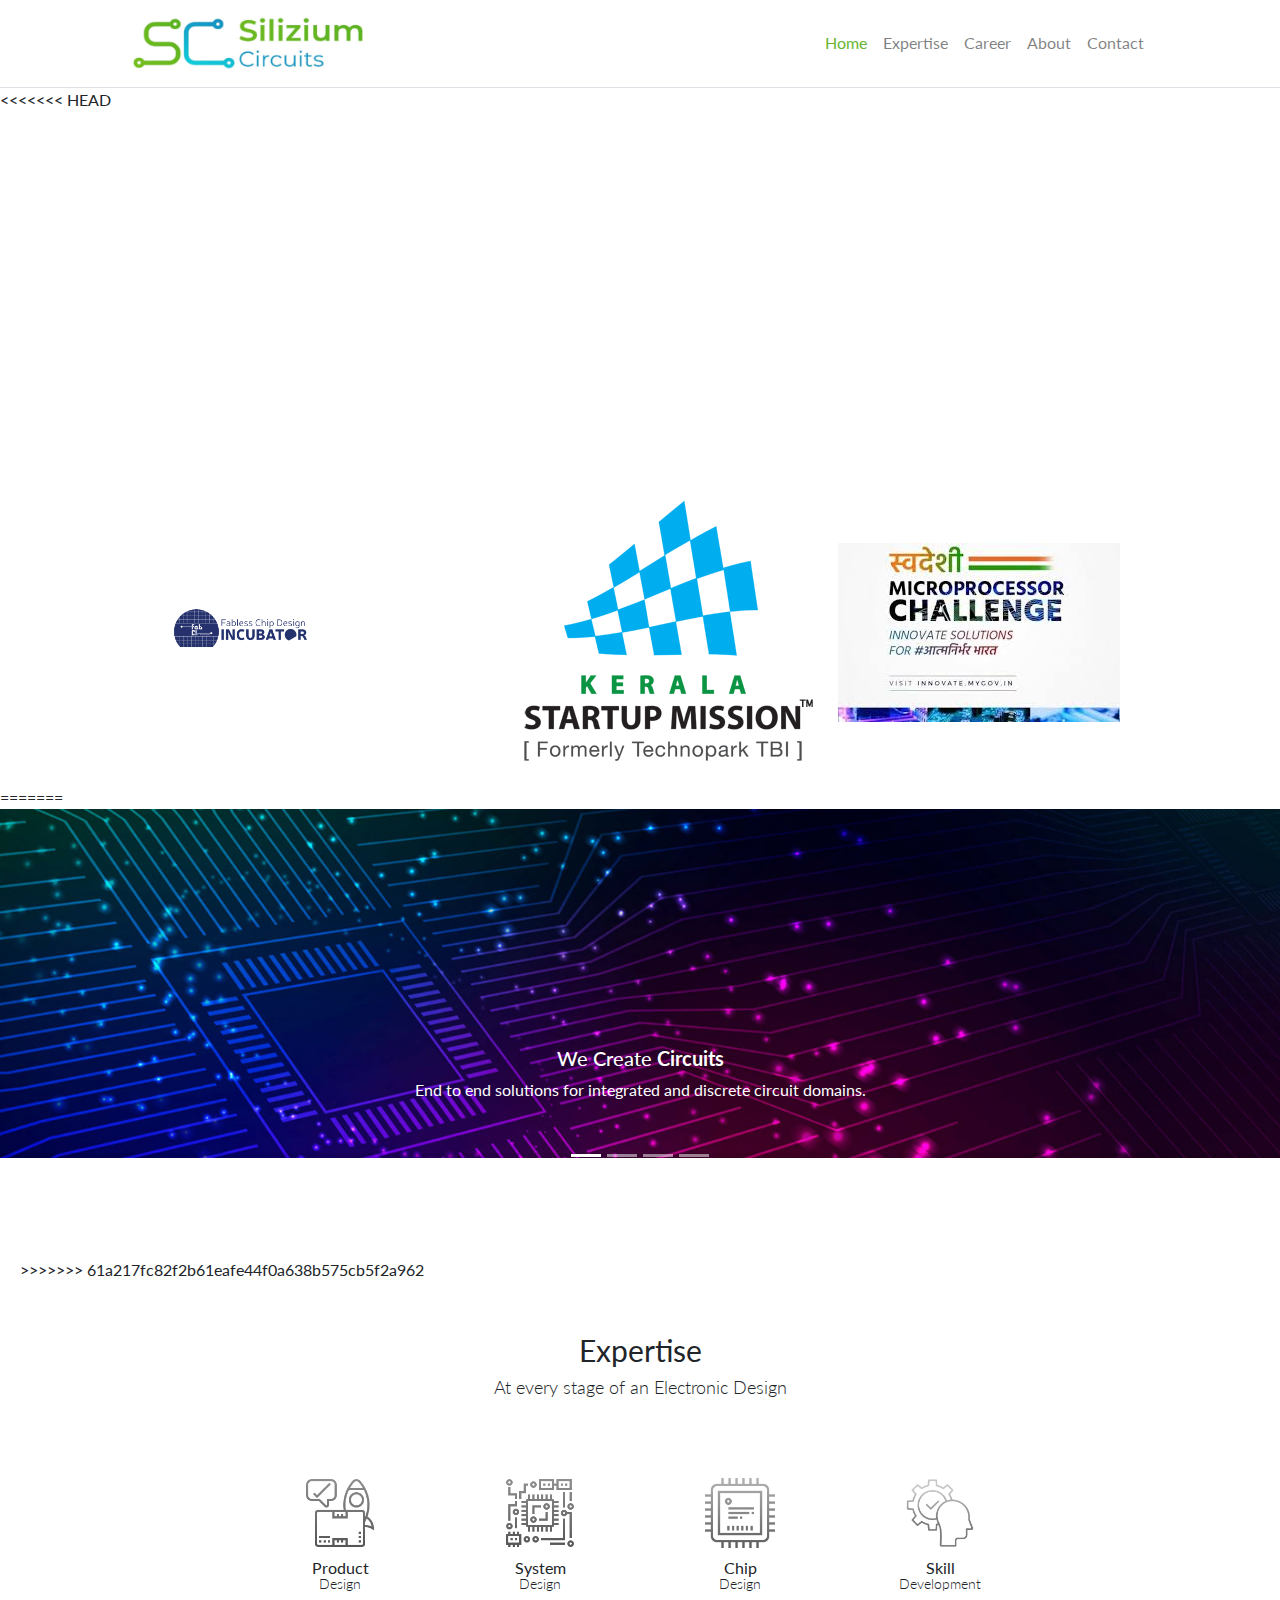
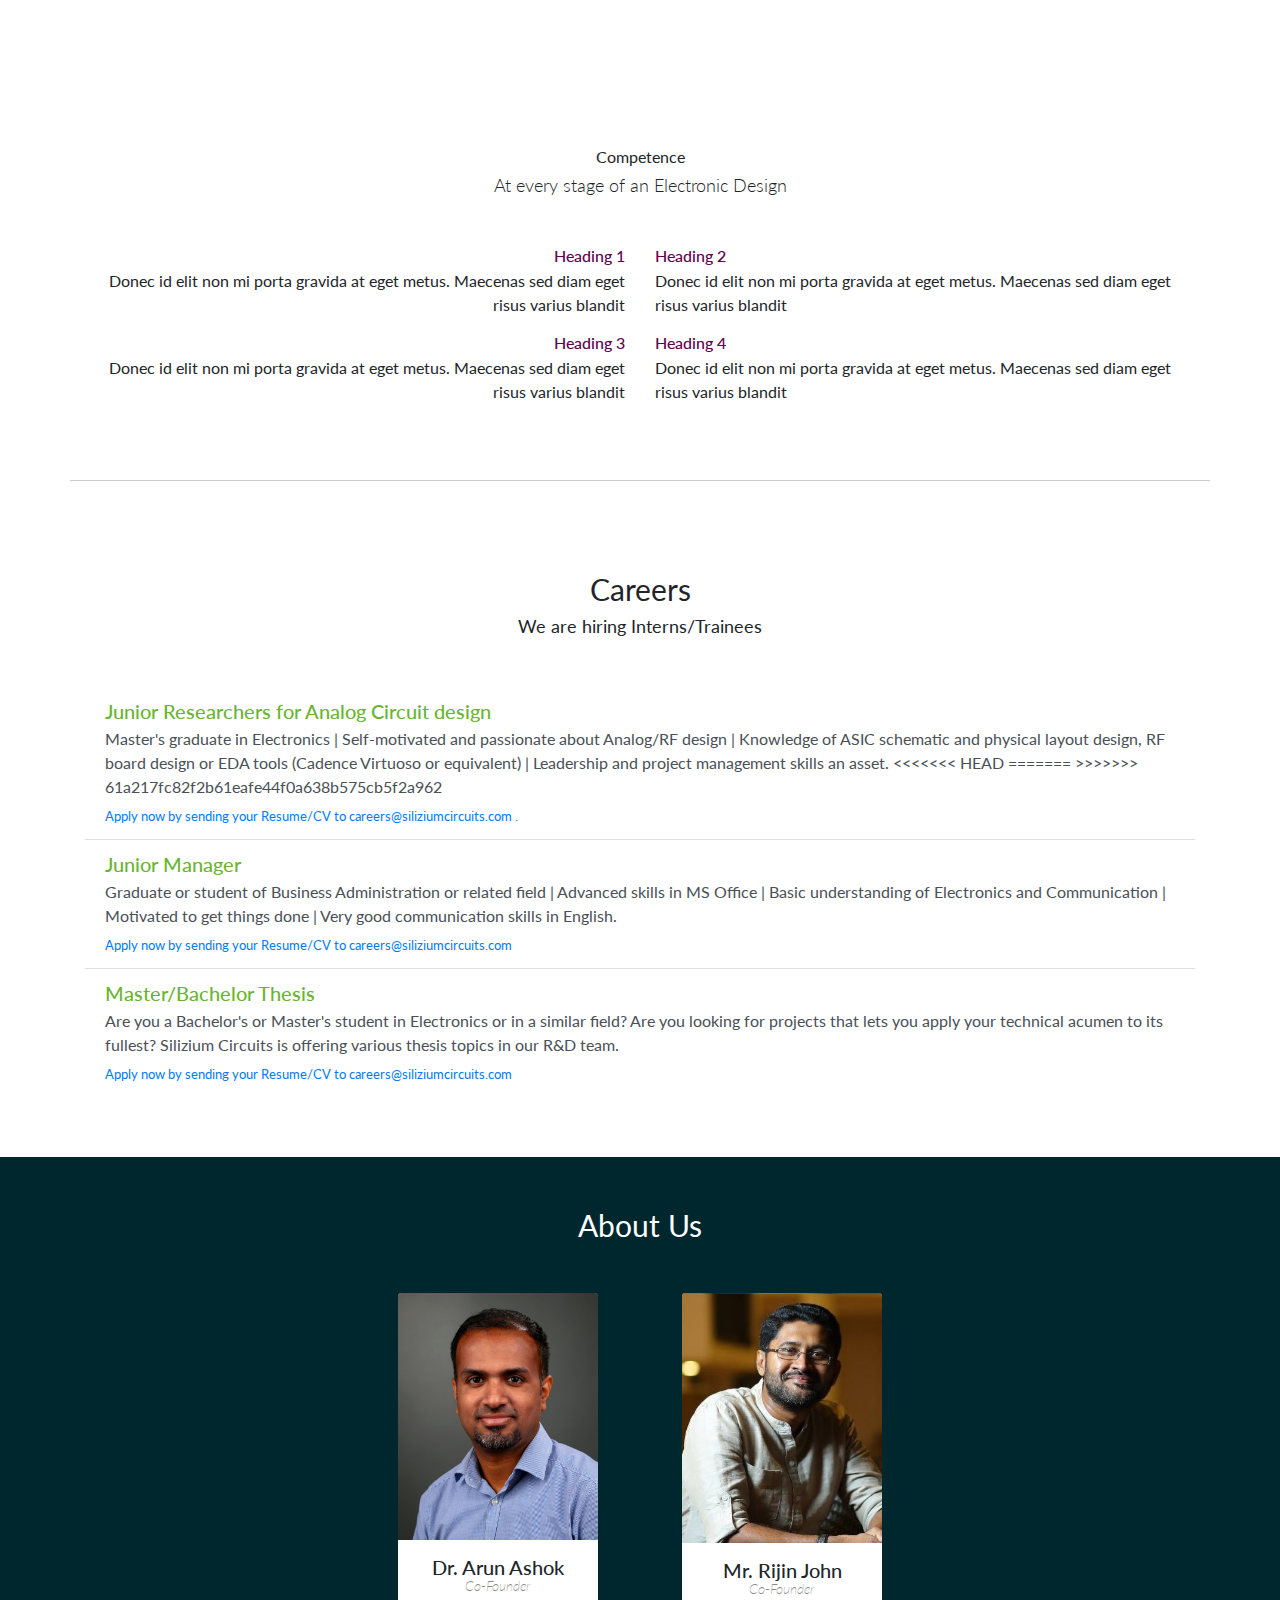
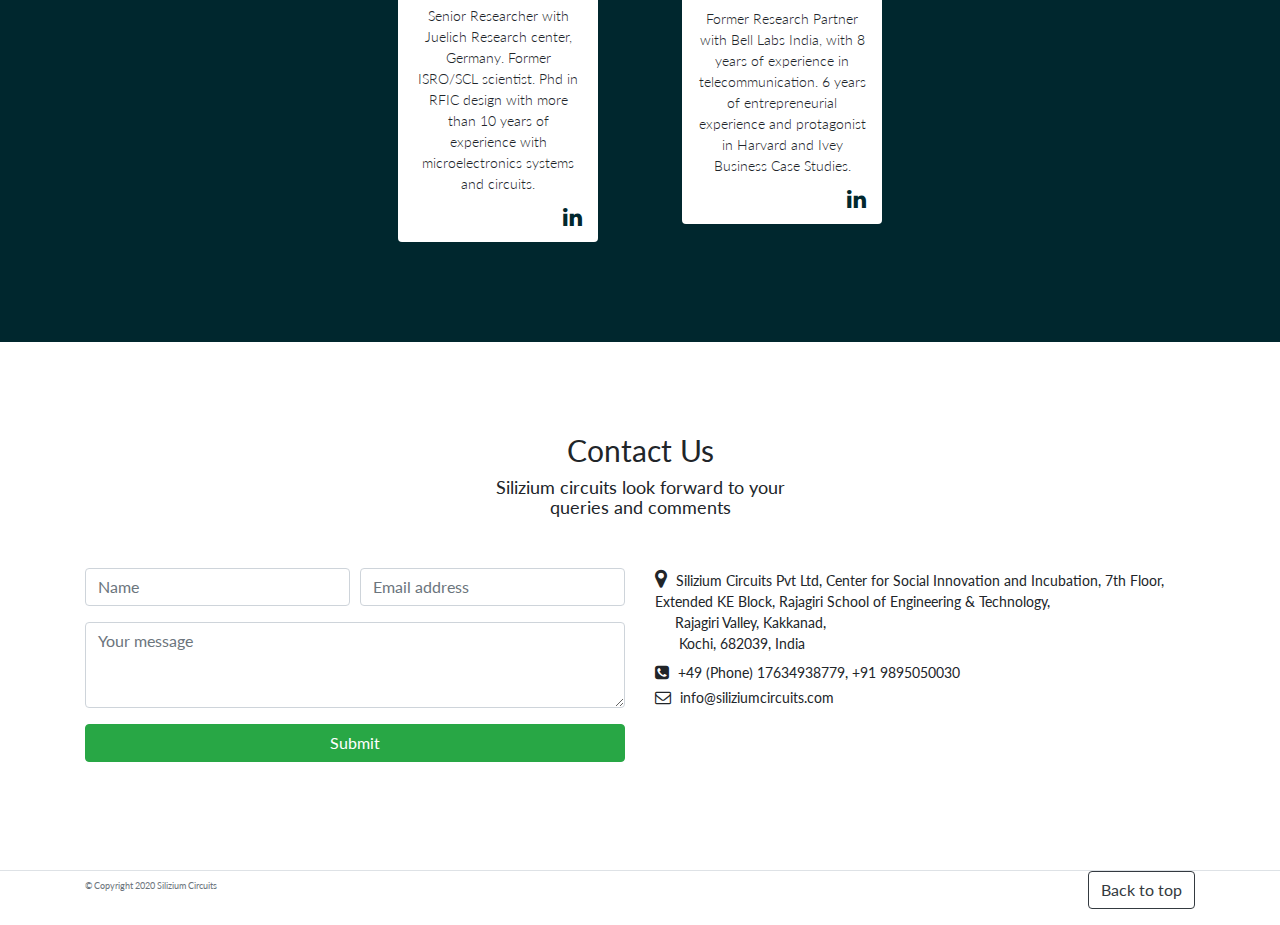
==== commit 44038f11: "Resolving merge conflict" ====
--- a/index.html
+++ b/index.html
@@ -60,6 +60,53 @@
     </nav>
 
     <!-- page content: Home -->
+<<<<<<< HEAD
+    <div class="home" id="home">
+      <h2 class="home-title">
+        We create
+        <span>Circuits</span>
+      </h2>
+      <p class="home-descr">
+        End to end solutions for integrated and discrete circuit domains.
+      </p>
+      <a class="home-down-link" href="#expertise">
+        <svg
+          width="1em"
+          height="1em"
+          viewBox="0 0 16 16"
+          class="bi bi-arrow-down-square"
+          fill="#FFF"
+          xmlns="http://www.w3.org/2000/svg"
+        >
+          <path
+            fill-rule="evenodd"
+            d="M14 1H2a1 1 0 0 0-1 1v12a1 1 0 0 0 1 1h12a1 1 0 0 0 1-1V2a1 1 0 0 0-1-1zM2 0a2 2 0 0 0-2 2v12a2 2 0 0 0 2 2h12a2 2 0 0 0 2-2V2a2 2 0 0 0-2-2H2z"
+          />
+          <path
+            fill-rule="evenodd"
+            d="M4.646 7.646a.5.5 0 0 1 .708 0L8 10.293l2.646-2.647a.5.5 0 0 1 .708.708l-3 3a.5.5 0 0 1-.708 0l-3-3a.5.5 0 0 1 0-.708z"
+          />
+          <path
+            fill-rule="evenodd"
+            d="M8 4.5a.5.5 0 0 1 .5.5v5a.5.5 0 0 1-1 0V5a.5.5 0 0 1 .5-.5z"
+          />
+        </svg>
+      </a>
+
+    </div>
+	<div class="update" id= "update">
+		<figure class="" >
+				<img src="images/update/Fabci.png" class="" alt="Image1" width="50%" height = "">
+		</figure> 
+		<figure class="">
+				<img src="images/update/ksum.png" class="" alt="Image2">
+		</figure>
+		<figure class="">
+				<img src="images/update/smp.jpg" class="" alt="Image3">
+		</figure>	
+	</div>
+	
+=======
     <div class="home carousel slide" data-ride="carousel" id="home">
       <ol class="carousel-indicators">
         <li data-target="#home" data-slide-to="0" class="active"></li>
@@ -122,6 +169,7 @@
         />
       </svg>
     </a>
+>>>>>>> 61a217fc82f2b61eafe44f0a638b575cb5f2a962
     <!-- page content: Expertise -->
     <div class="container expertise" id="expertise">
       <h2 class="expertise-title">
@@ -237,7 +285,11 @@
           </div>
           <p class="mb-1">
             Master's graduate in Electronics | Self-motivated and passionate about Analog/RF design | Knowledge of ASIC schematic and physical layout design, RF board design or EDA tools (Cadence Virtuoso or equivalent) | Leadership and project management skills an asset.
-
+<<<<<<< HEAD
+			
+=======
+
+>>>>>>> 61a217fc82f2b61eafe44f0a638b575cb5f2a962
 
           </p>
           <a><small class="text-primary">Apply now by sending your Resume/CV to <a href="mailto:careers@siliziumcircuits.com"> careers@siliziumcircuits.com </a>.</small></a>
--- a/css/index.css
+++ b/css/index.css
@@ -370,7 +370,9 @@
   margin-right : 10rem;
   flex-wrap : nowrap;
   justify-content: space-evenly ;
+
   align-items: center;
+
 }
 
 
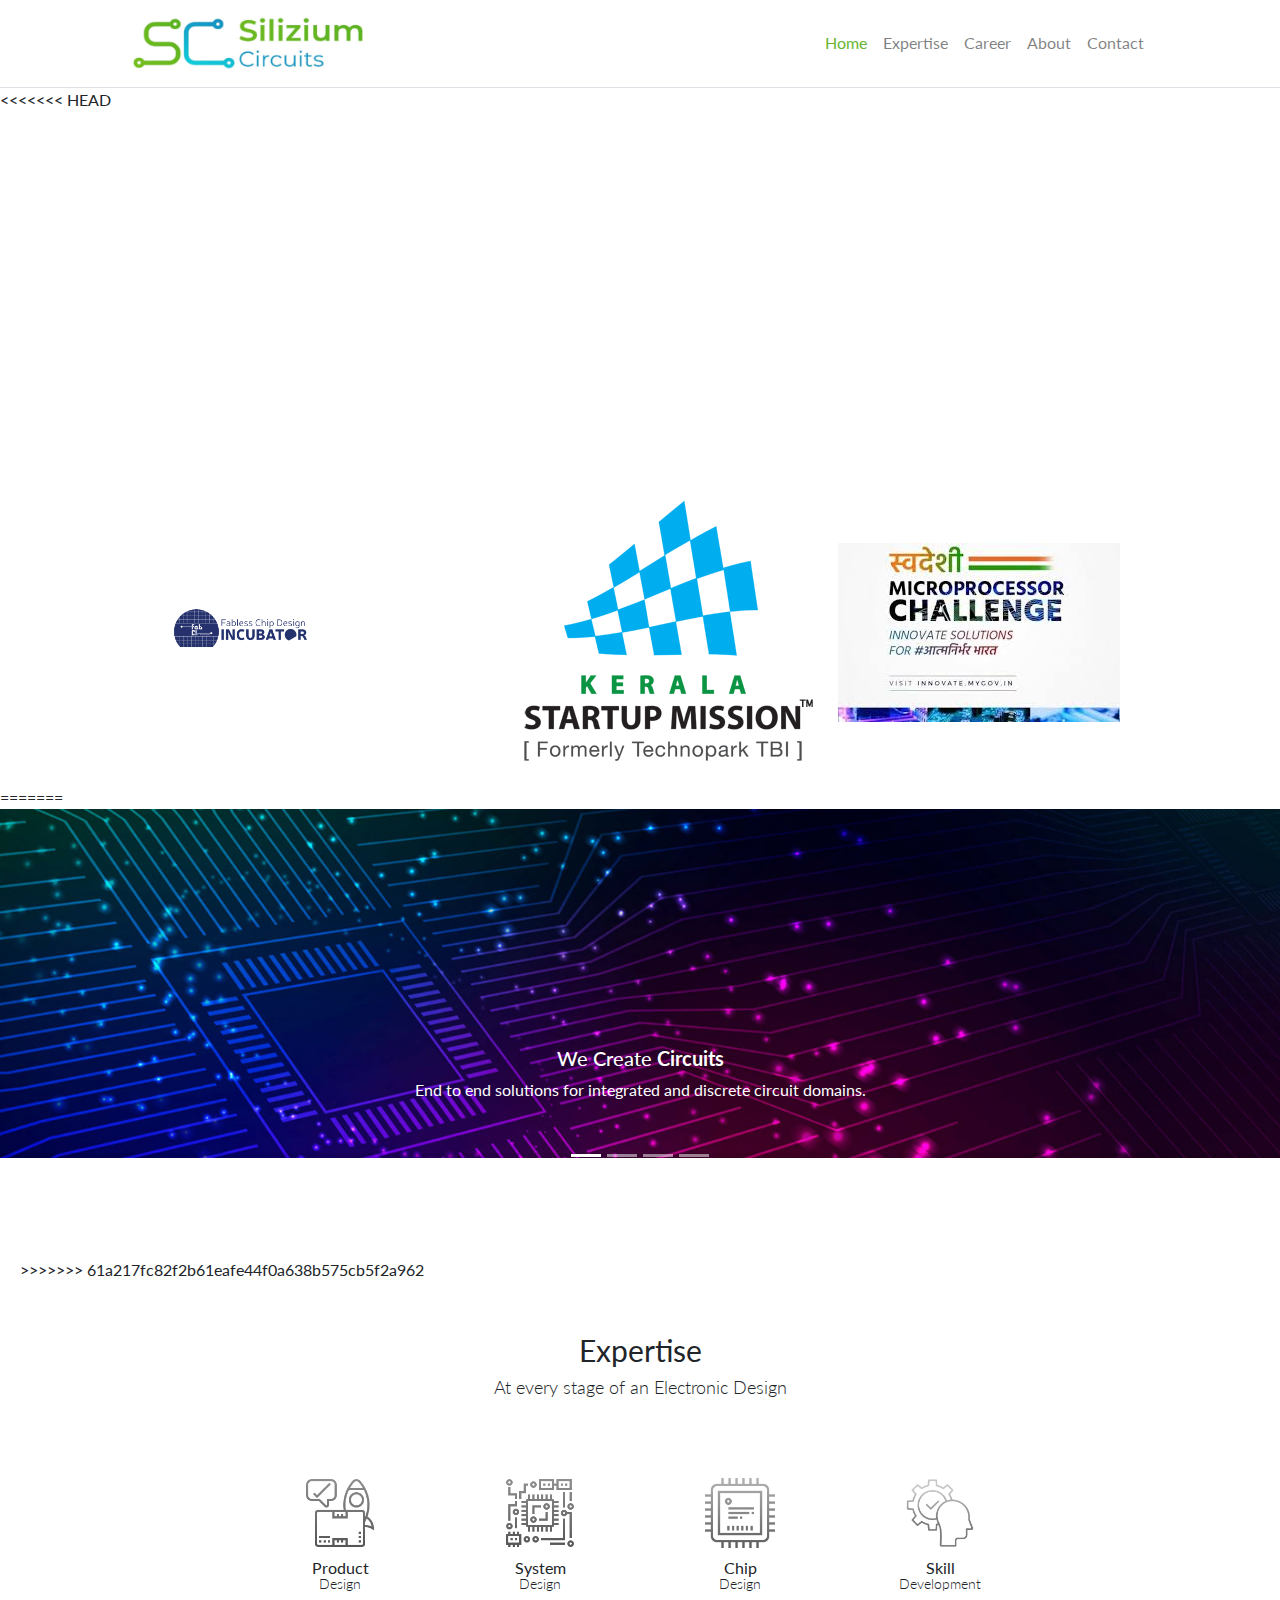
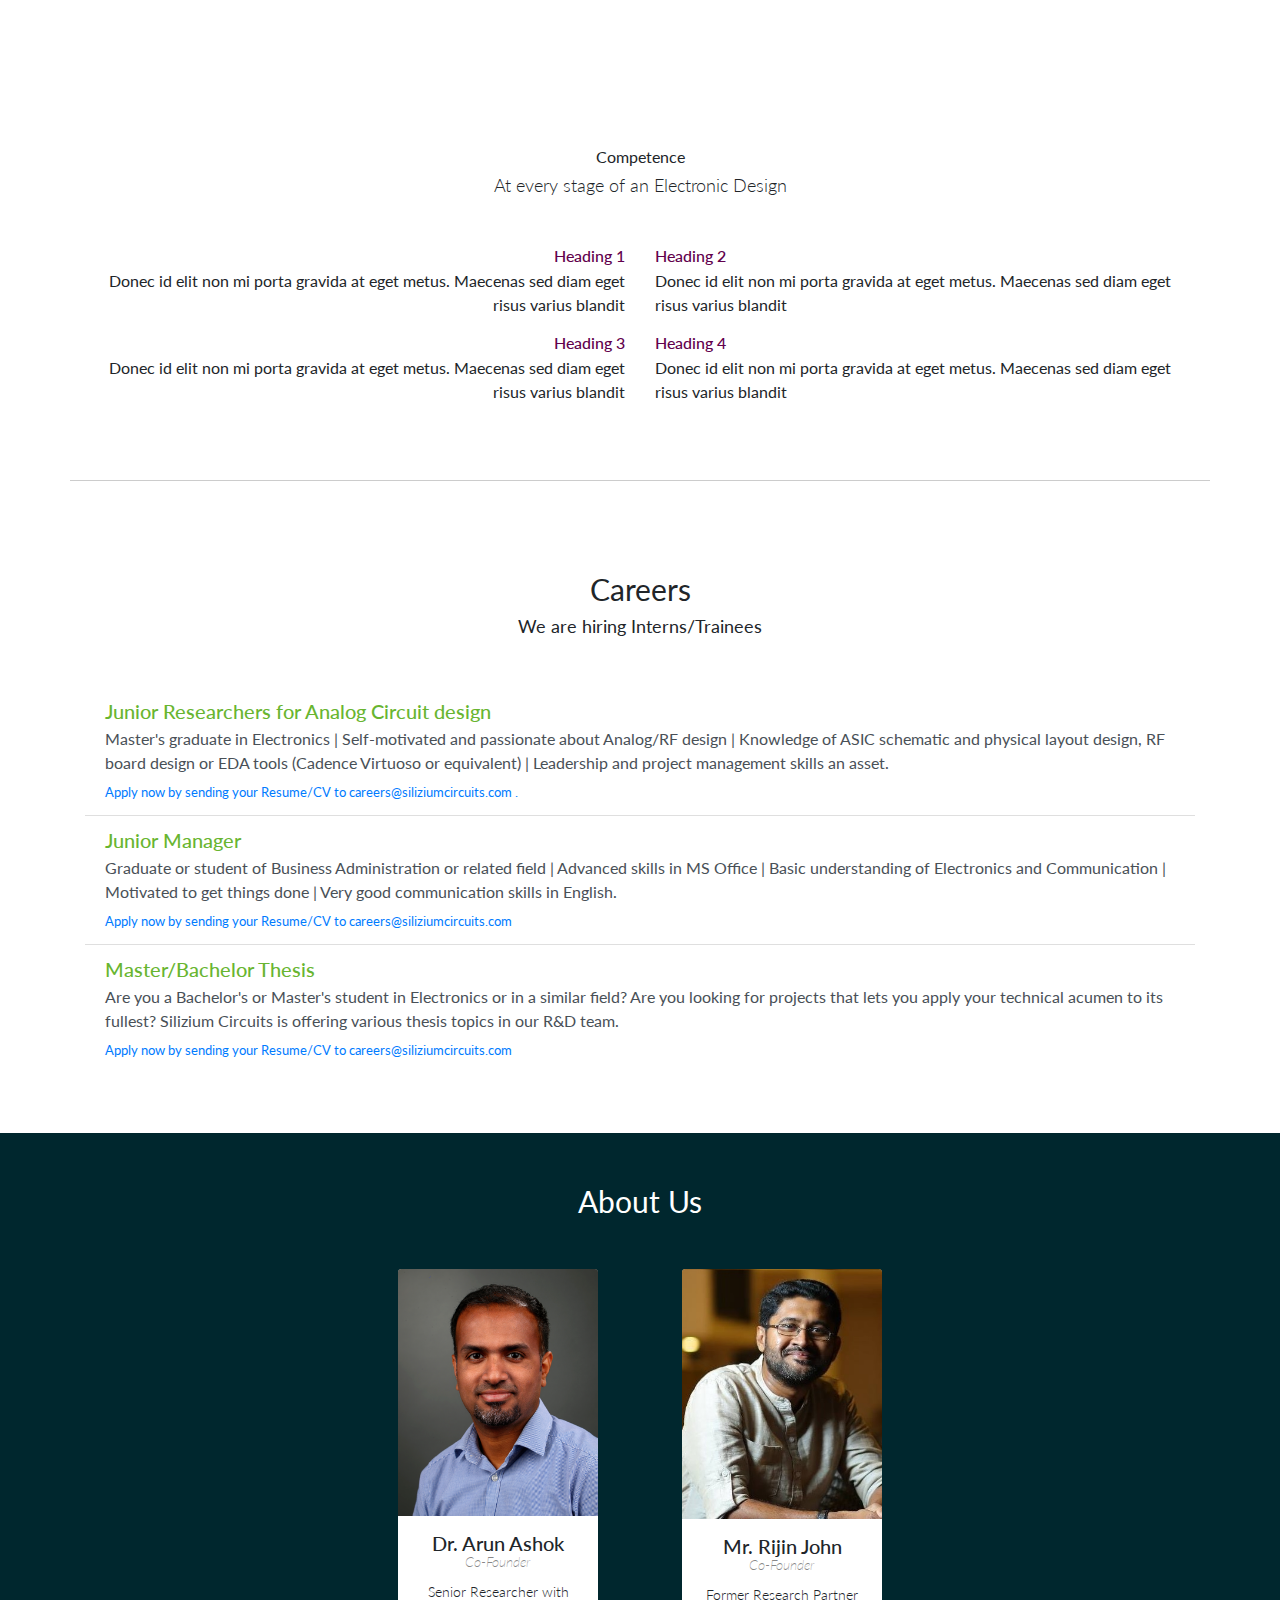
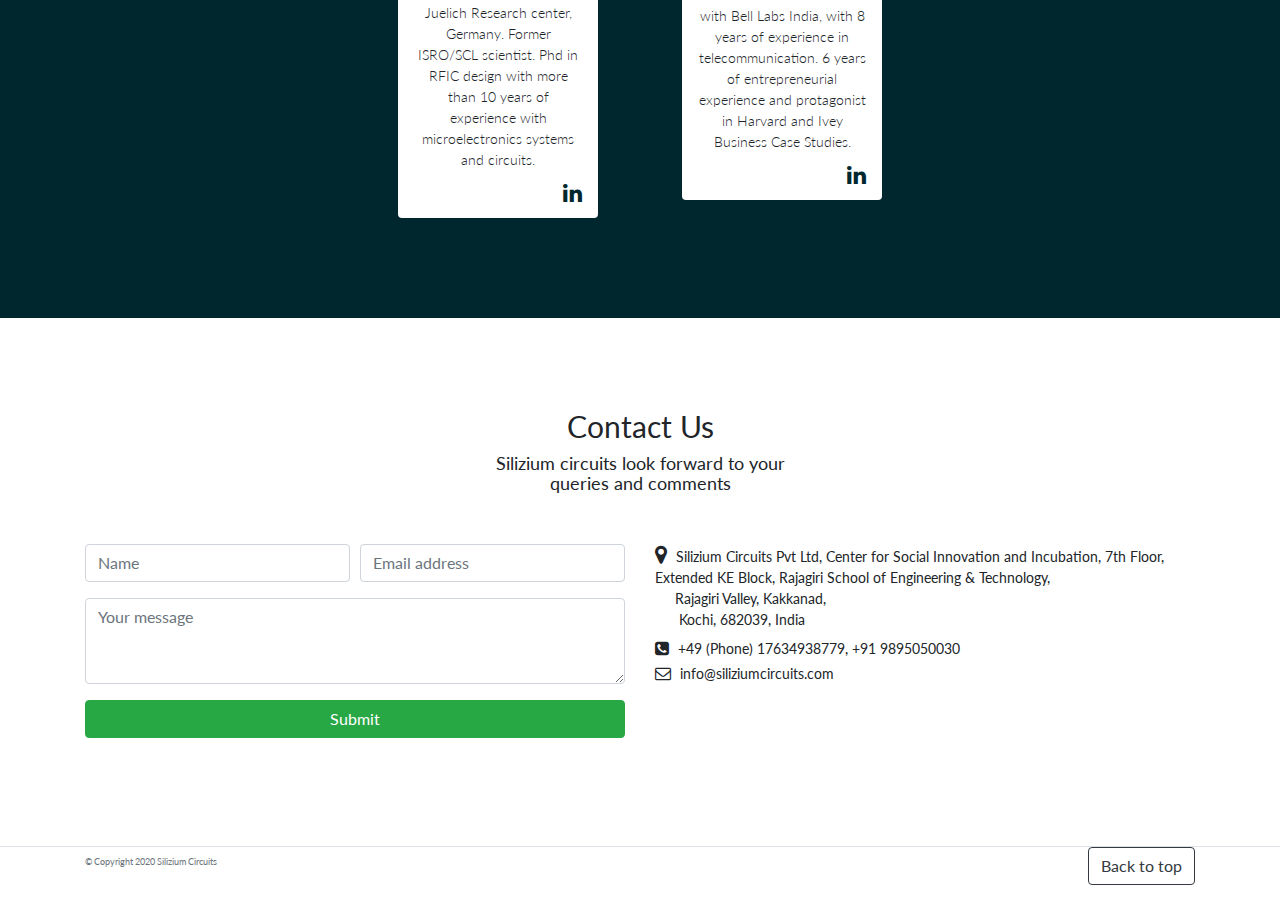
==== commit bafaa1d2: "Resolving merge conflict" ====
--- a/index.html
+++ b/index.html
@@ -285,12 +285,6 @@
           </div>
           <p class="mb-1">
             Master's graduate in Electronics | Self-motivated and passionate about Analog/RF design | Knowledge of ASIC schematic and physical layout design, RF board design or EDA tools (Cadence Virtuoso or equivalent) | Leadership and project management skills an asset.
-<<<<<<< HEAD
-			
-=======
-
->>>>>>> 61a217fc82f2b61eafe44f0a638b575cb5f2a962
-
           </p>
           <a><small class="text-primary">Apply now by sending your Resume/CV to <a href="mailto:careers@siliziumcircuits.com"> careers@siliziumcircuits.com </a>.</small></a>
         </div>
